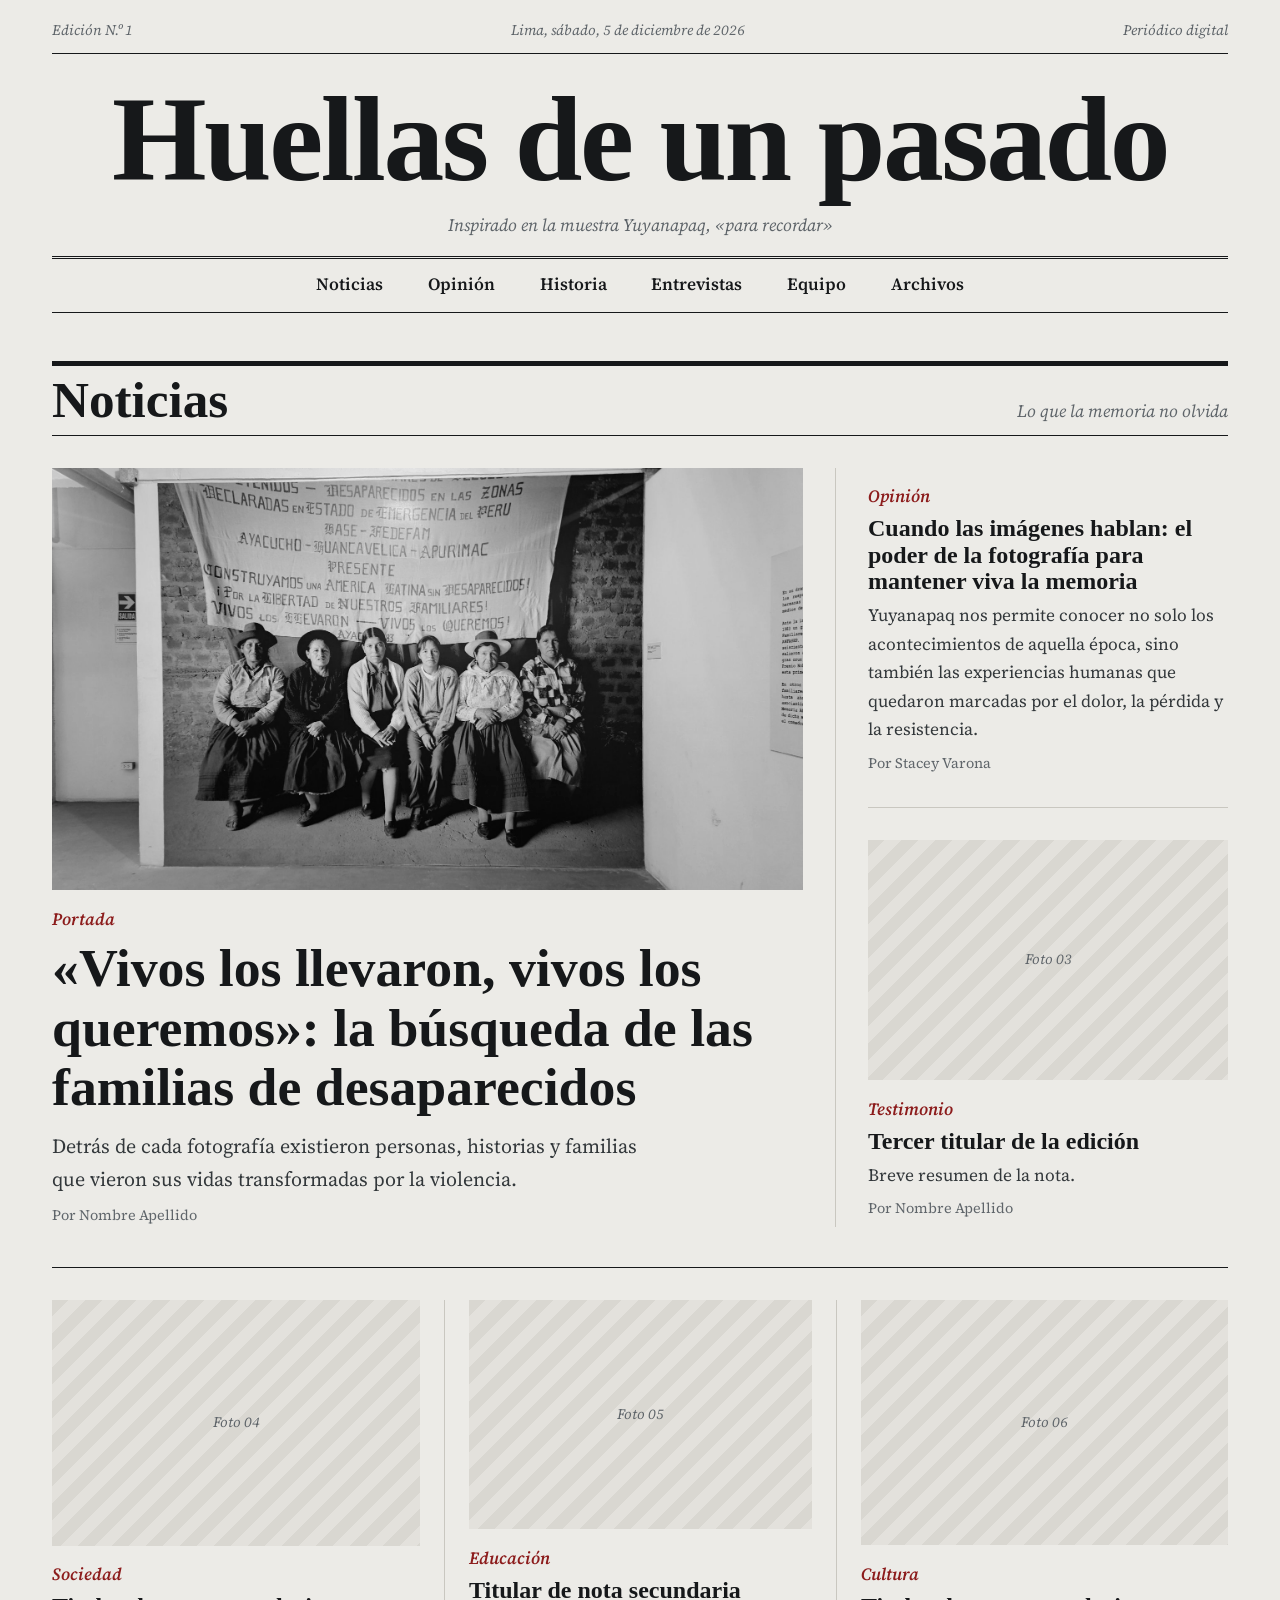
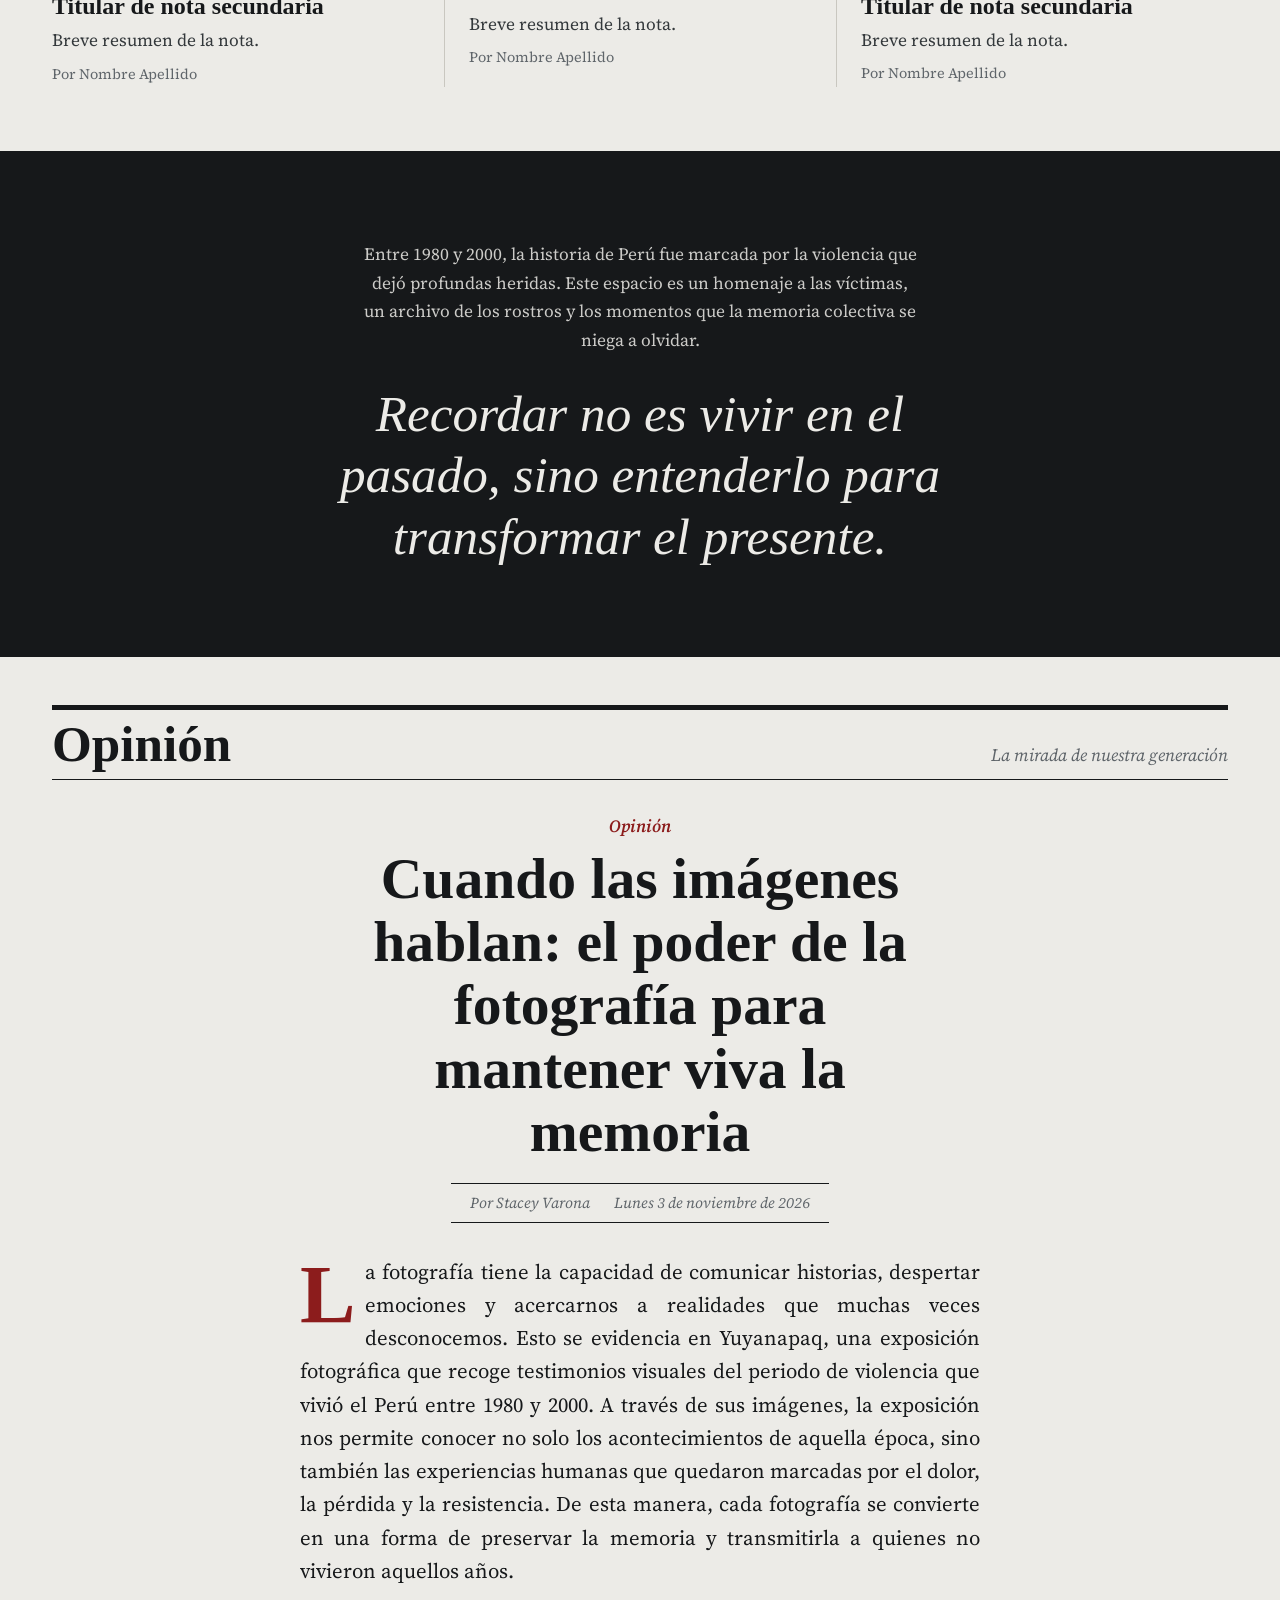
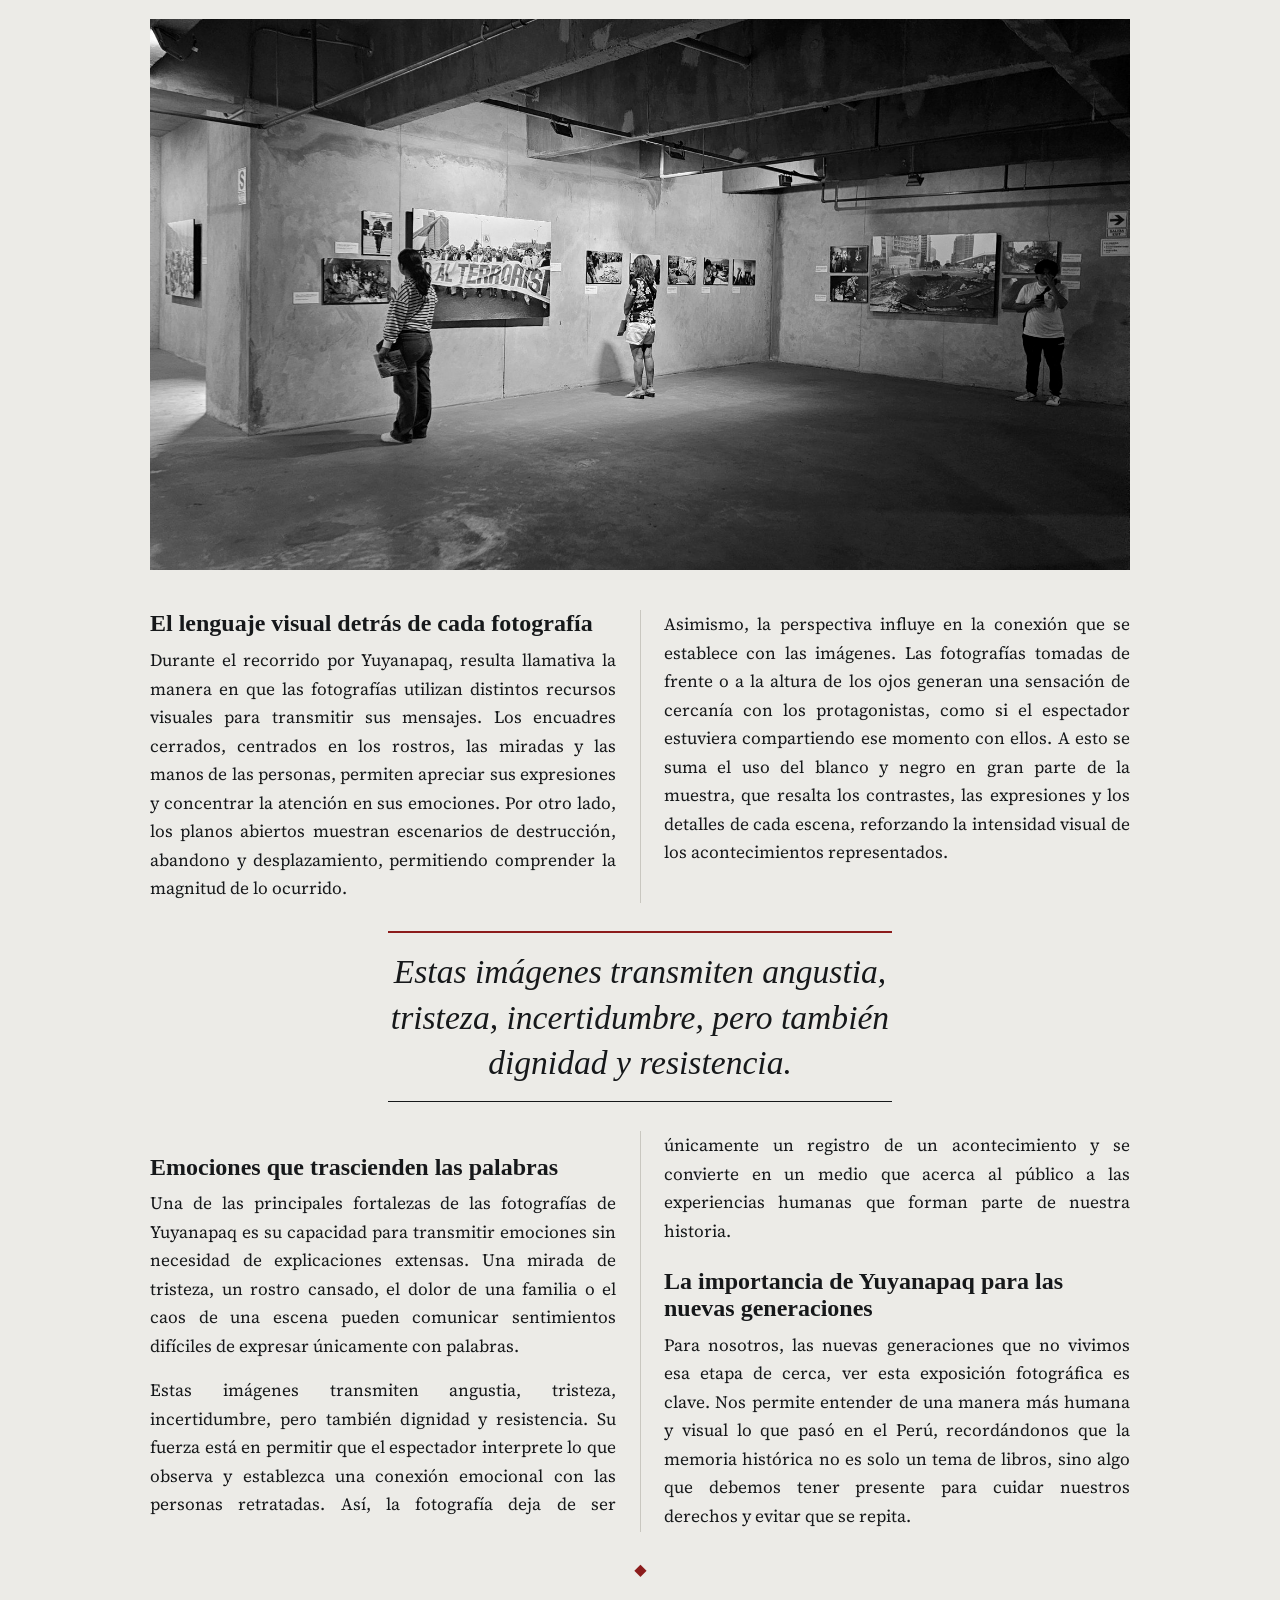
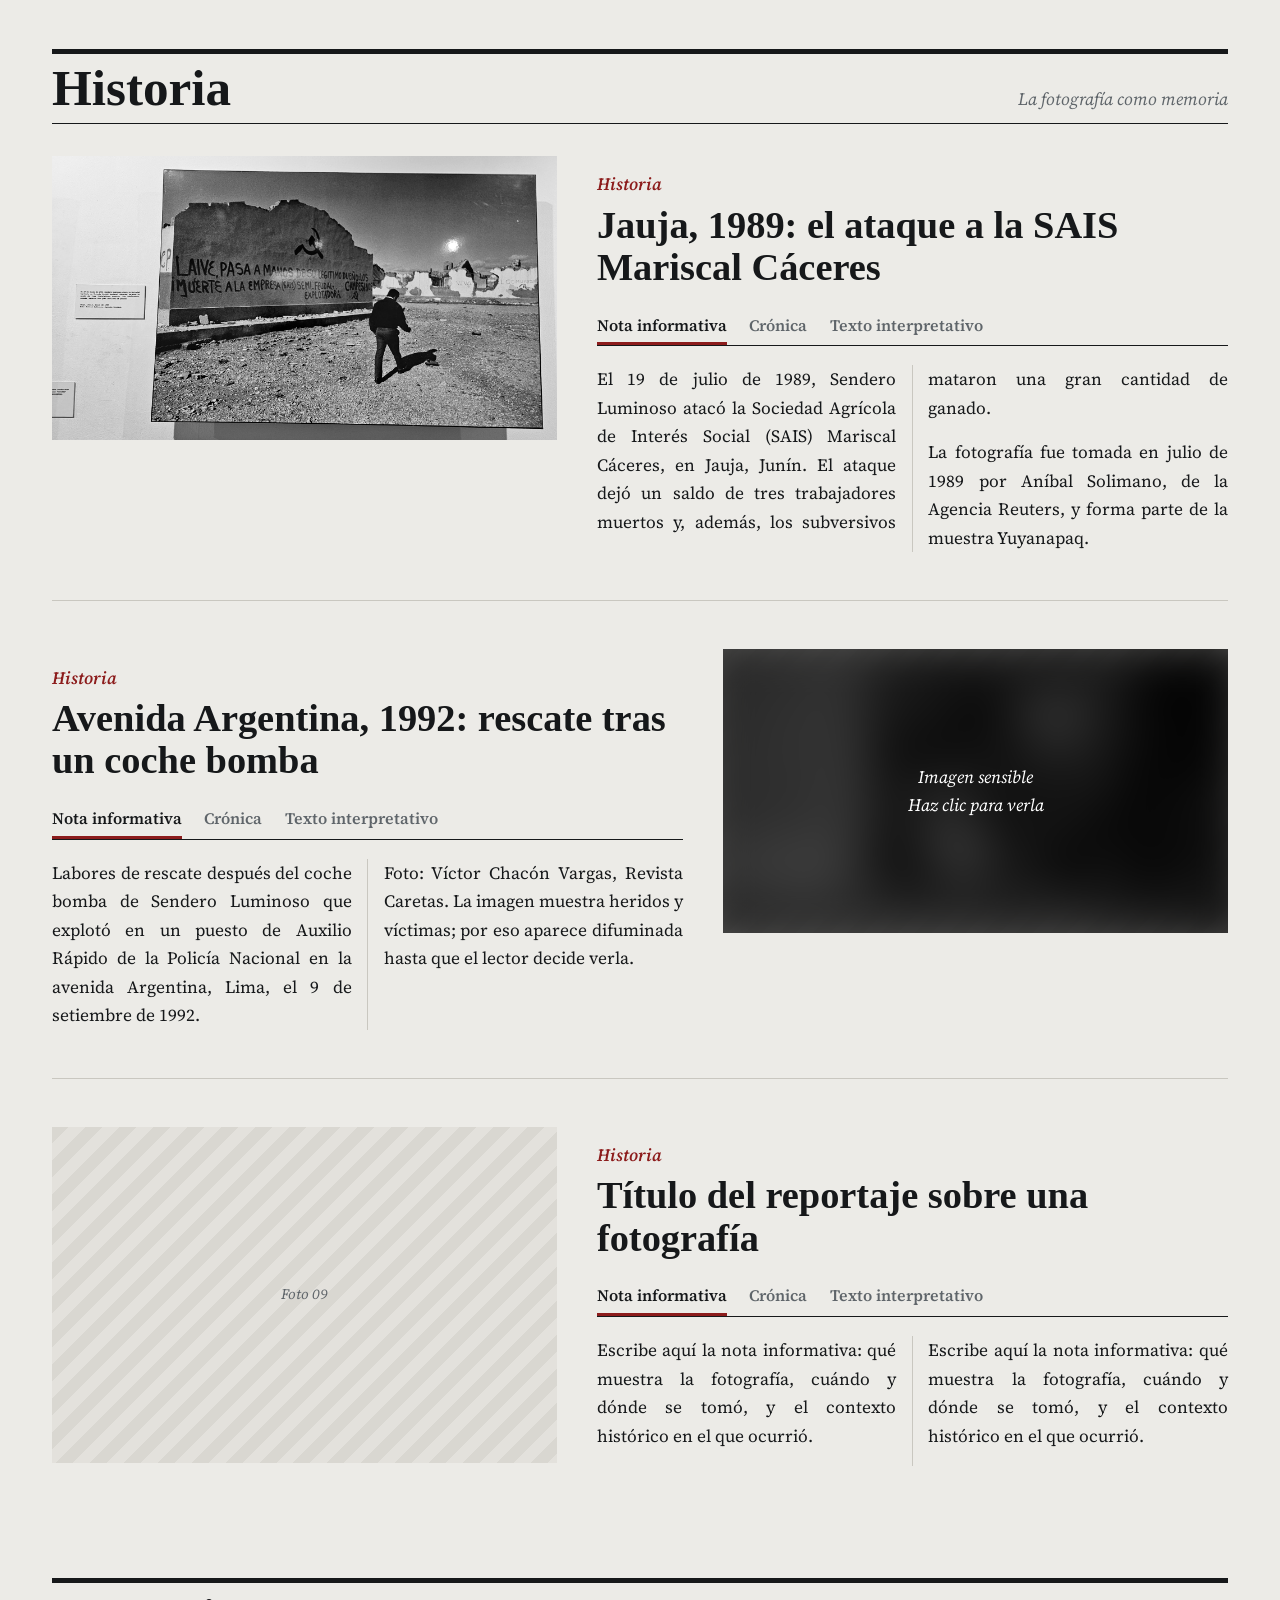
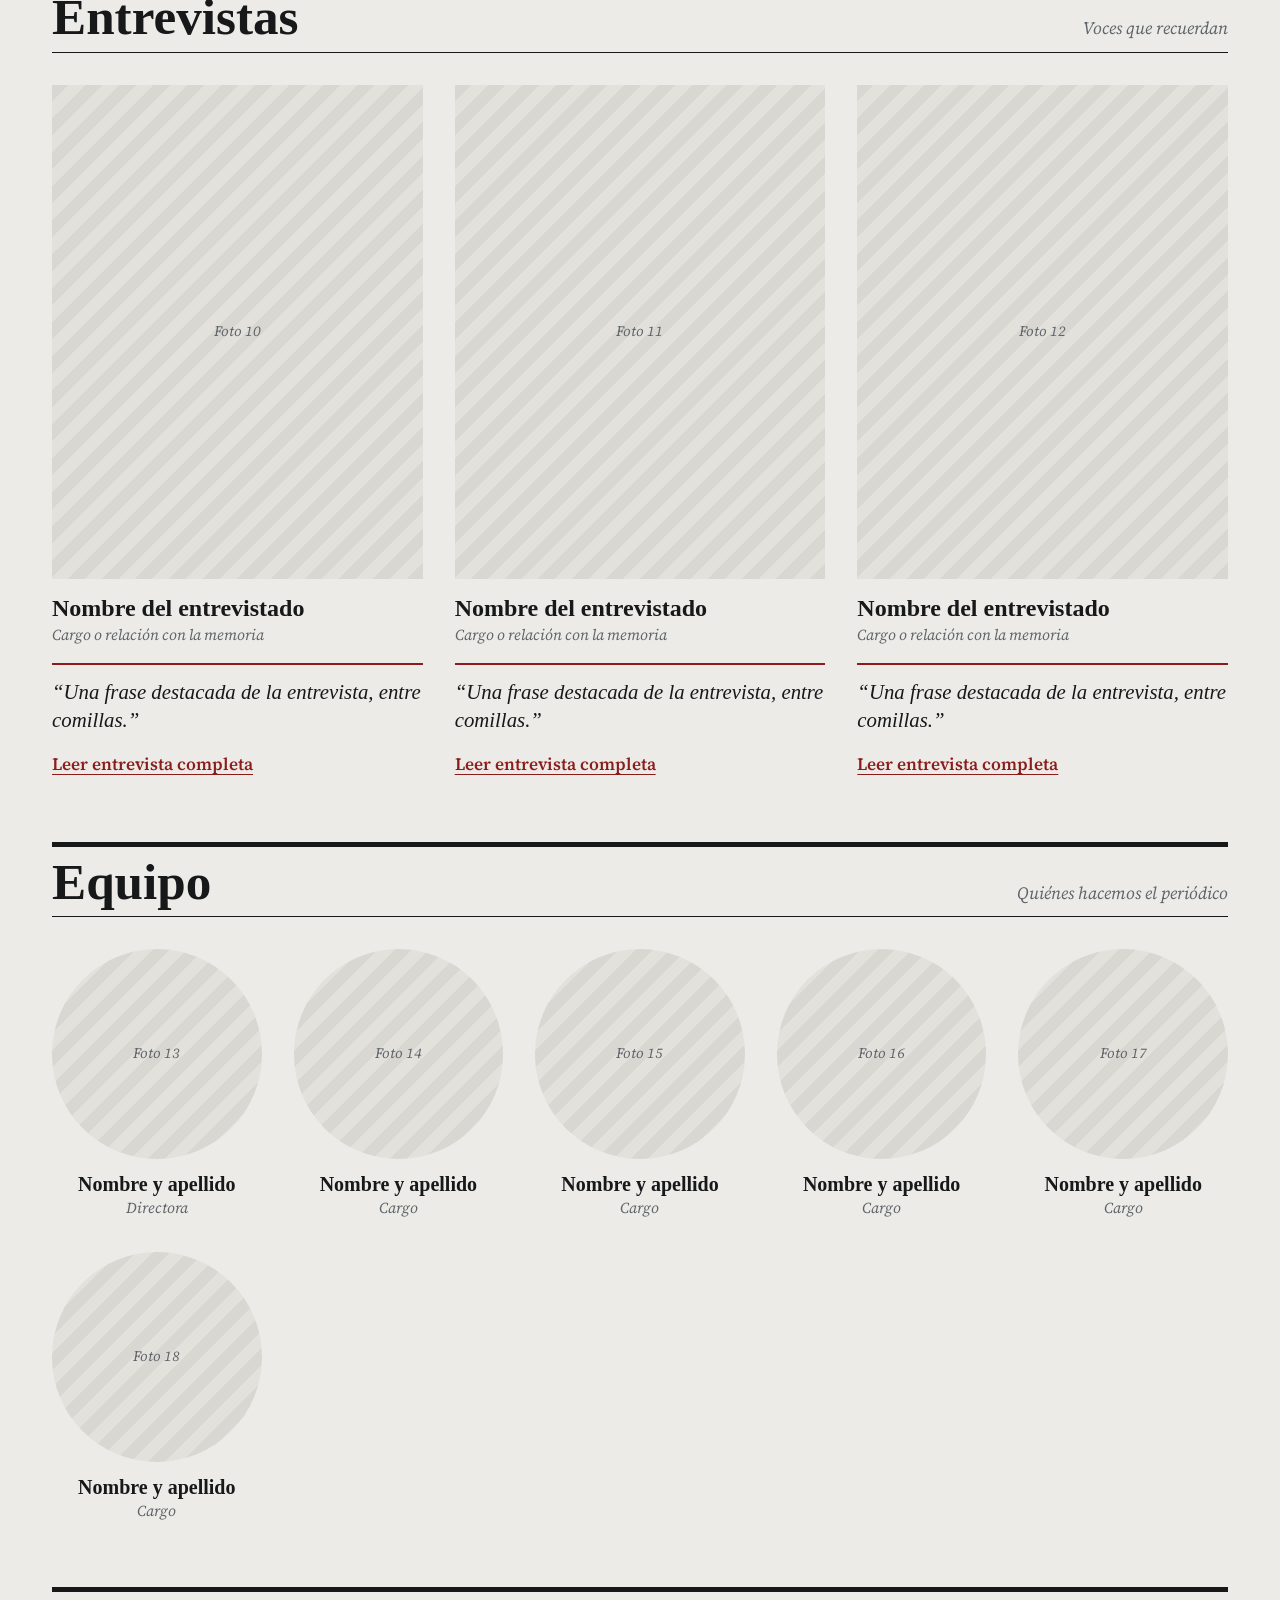
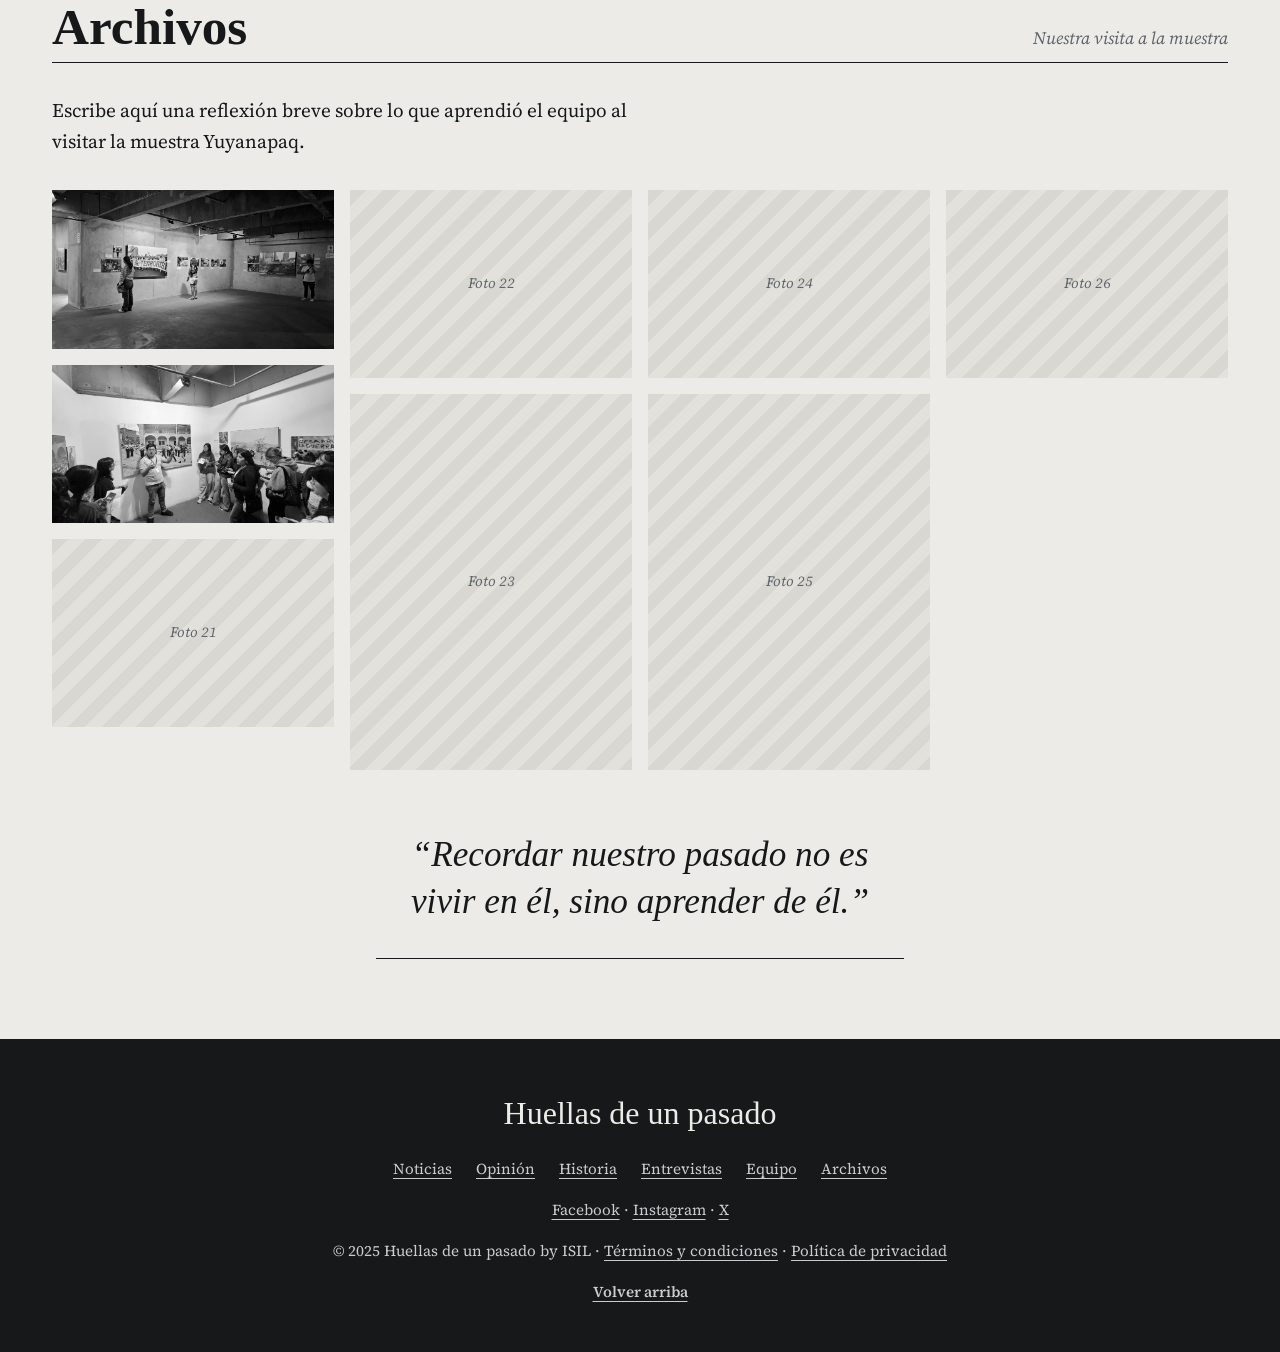
==== index.html @ d18d449f "Add files via upload" ====
<!DOCTYPE html>
<html lang="es">
<head>
<meta charset="UTF-8">
<meta name="viewport" content="width=device-width, initial-scale=1">
<title>Huellas de un pasado · Periódico digital de memoria</title>
<meta name="description" content="Periódico digital inspirado en la muestra Yuyanapaq.">
<link rel="preconnect" href="https://fonts.googleapis.com">
<link rel="preconnect" href="https://fonts.gstatic.com" crossorigin>
<link href="https://fonts.googleapis.com/css2?family=Old+Standard+TT:ital,wght@0,400;0,700;1,400&family=Source+Serif+4:ital,opsz,wght@0,8..60,400;0,8..60,600;1,8..60,400&display=swap" rel="stylesheet">
<link rel="stylesheet" href="styles.css">
</head>
<body>
<header class="cabecera" id="inicio">
  <div class="linea-sup"><span>Edición N.º 1</span><span id="fecha">Lima, Perú</span><span>Periódico digital</span></div>
  <h1 class="titulo">Huellas de un pasado</h1>
  <p class="lema">Inspirado en la muestra Yuyanapaq, «para recordar»</p>
  <nav class="nav" aria-label="Secciones">
    <a href="#noticias">Noticias</a><a href="#opinion">Opinión</a><a href="#historia">Historia</a><a href="#entrevistas">Entrevistas</a><a href="#equipo">Equipo</a><a href="#archivos">Archivos</a>
  </nav>
</header>

<main>
<section id="noticias" class="bloque">
  <div class="sec-tit"><h2>Noticias</h2><span>Lo que la memoria no olvida</span></div>
  <div class="portada">
    <article class="principal">
      <figure class="foto h w" data-n="01"><img src="img/foto-01.jpg" alt="Familiares de detenidos-desaparecidos posan bajo una pancarta de FEDEFAM, Ayacucho. Muestra Yuyanapaq. (Completar autor/a y año.)"><figcaption>Familiares de detenidos-desaparecidos posan bajo una pancarta de FEDEFAM, Ayacucho. Muestra Yuyanapaq. (Completar autor/a y año.)</figcaption></figure>
      <p class="kicker">Portada</p>
      <h3>«Vivos los llevaron, vivos los queremos»: la búsqueda de las familias de desaparecidos</h3>
      <p class="bajada">Detrás de cada fotografía existieron personas, historias y familias que vieron sus vidas transformadas por la violencia.</p>
      <p class="firma">Por Nombre Apellido</p>
    </article>
    <div class="laterales">
      <article class="nota"><p class="kicker">Opinión</p><h3><a href="#opinion">Cuando las imágenes hablan: el poder de la fotografía para mantener viva la memoria</a></h3><p class="bajada">Yuyanapaq nos permite conocer no solo los acontecimientos de aquella época, sino también las experiencias humanas que quedaron marcadas por el dolor, la pérdida y la resistencia.</p><p class="firma">Por Stacey Varona</p></article>
      <article class="nota"><figure class="foto h" data-n="03"><img src="img/foto-03.jpg" alt="Pie de foto. Autor/a, año. Lugar."><figcaption>Pie de foto. Autor/a, año. Lugar.</figcaption></figure><p class="kicker">Testimonio</p><h3>Tercer titular de la edición</h3><p class="bajada">Breve resumen de la nota.</p><p class="firma">Por Nombre Apellido</p></article>
    </div>
  </div>
  <div class="fila-notas">
    <article class="nota"><figure class="foto h" data-n="04"><img src="img/foto-04.jpg" alt="Pie de foto. Autor/a, año. Lugar."><figcaption>Pie de foto. Autor/a, año. Lugar.</figcaption></figure><p class="kicker">Sociedad</p><h3>Titular de nota secundaria</h3><p class="bajada">Breve resumen de la nota.</p><p class="firma">Por Nombre Apellido</p></article>
    <article class="nota"><figure class="foto h" data-n="05"><img src="img/foto-05.jpg" alt="Pie de foto. Autor/a, año. Lugar."><figcaption>Pie de foto. Autor/a, año. Lugar.</figcaption></figure><p class="kicker">Educación</p><h3>Titular de nota secundaria</h3><p class="bajada">Breve resumen de la nota.</p><p class="firma">Por Nombre Apellido</p></article>
    <article class="nota"><figure class="foto h" data-n="06"><img src="img/foto-06.jpg" alt="Pie de foto. Autor/a, año. Lugar."><figcaption>Pie de foto. Autor/a, año. Lugar.</figcaption></figure><p class="kicker">Cultura</p><h3>Titular de nota secundaria</h3><p class="bajada">Breve resumen de la nota.</p><p class="firma">Por Nombre Apellido</p></article>
  </div>
</section>

<section class="manifiesto">
  <p>Entre 1980 y 2000, la historia de Perú fue marcada por la violencia que dejó profundas heridas. Este espacio es un homenaje a las víctimas, un archivo de los rostros y los momentos que la memoria colectiva se niega a olvidar.</p>
  <p class="lema-grande">Recordar no es vivir en el pasado, sino entenderlo para transformar el presente.</p>
</section>

<section id="opinion" class="bloque">
  <div class="sec-tit"><h2>Opinión</h2><span>La mirada de nuestra generación</span></div>
  <article class="articulo">
    <header class="art-cab">
      <p class="kicker">Opinión</p>
      <h3>Cuando las imágenes hablan: el poder de la fotografía para mantener viva la memoria</h3>
      <p class="art-firma"><span>Por Stacey Varona</span><span>Lunes 3 de noviembre de 2026</span></p>
    </header>
    <p class="lead">La fotografía tiene la capacidad de comunicar historias, despertar emociones y acercarnos a realidades que muchas veces desconocemos. Esto se evidencia en Yuyanapaq, una exposición fotográfica que recoge testimonios visuales del periodo de violencia que vivió el Perú entre 1980 y 2000. A través de sus imágenes, la exposición nos permite conocer no solo los acontecimientos de aquella época, sino también las experiencias humanas que quedaron marcadas por el dolor, la pérdida y la resistencia. De esta manera, cada fotografía se convierte en una forma de preservar la memoria y transmitirla a quienes no vivieron aquellos años.</p>
    <figure class="foto h w" data-n="19"><img src="img/foto-19.jpg" alt="Sala de la muestra Yuyanapaq. Lima, 3 de noviembre de 2026."><figcaption>Sala de la muestra Yuyanapaq. Lima, 3 de noviembre de 2026.</figcaption></figure>
    <div class="cuerpo">
      <h4>El lenguaje visual detrás de cada fotografía</h4>
      <p>Durante el recorrido por Yuyanapaq, resulta llamativa la manera en que las fotografías utilizan distintos recursos visuales para transmitir sus mensajes. Los encuadres cerrados, centrados en los rostros, las miradas y las manos de las personas, permiten apreciar sus expresiones y concentrar la atención en sus emociones. Por otro lado, los planos abiertos muestran escenarios de destrucción, abandono y desplazamiento, permitiendo comprender la magnitud de lo ocurrido.</p>
      <p>Asimismo, la perspectiva influye en la conexión que se establece con las imágenes. Las fotografías tomadas de frente o a la altura de los ojos generan una sensación de cercanía con los protagonistas, como si el espectador estuviera compartiendo ese momento con ellos. A esto se suma el uso del blanco y negro en gran parte de la muestra, que resalta los contrastes, las expresiones y los detalles de cada escena, reforzando la intensidad visual de los acontecimientos representados.</p>
      <blockquote>Estas imágenes transmiten angustia, tristeza, incertidumbre, pero también dignidad y resistencia.</blockquote>
      <h4>Emociones que trascienden las palabras</h4>
      <p>Una de las principales fortalezas de las fotografías de Yuyanapaq es su capacidad para transmitir emociones sin necesidad de explicaciones extensas. Una mirada de tristeza, un rostro cansado, el dolor de una familia o el caos de una escena pueden comunicar sentimientos difíciles de expresar únicamente con palabras.</p>
      <p>Estas imágenes transmiten angustia, tristeza, incertidumbre, pero también dignidad y resistencia. Su fuerza está en permitir que el espectador interprete lo que observa y establezca una conexión emocional con las personas retratadas. Así, la fotografía deja de ser únicamente un registro de un acontecimiento y se convierte en un medio que acerca al público a las experiencias humanas que forman parte de nuestra historia.</p>
      <h4>La importancia de Yuyanapaq para las nuevas generaciones</h4>
      <p>Para nosotros, las nuevas generaciones que no vivimos esa etapa de cerca, ver esta exposición fotográfica es clave. Nos permite entender de una manera más humana y visual lo que pasó en el Perú, recordándonos que la memoria histórica no es solo un tema de libros, sino algo que debemos tener presente para cuidar nuestros derechos y evitar que se repita.</p>
    </div>
    <p class="fin">◆</p>
  </article>
</section>

<section id="historia" class="bloque">
  <div class="sec-tit"><h2>Historia</h2><span>La fotografía como memoria</span></div>
  <article class="historia"><figure class="foto h w" data-n="07"><img src="img/foto-07.jpg" alt="Pintas senderistas tras el ataque a la SAIS Mariscal Cáceres. Jauja, Junín, julio de 1989. Foto: Aníbal Solimano, Agencia Reuters."><figcaption>Pintas senderistas tras el ataque a la SAIS Mariscal Cáceres. Jauja, Junín, julio de 1989. Foto: Aníbal Solimano, Agencia Reuters.</figcaption></figure><div class="hist-txt"><p class="kicker">Historia</p><h3>Jauja, 1989: el ataque a la SAIS Mariscal Cáceres</h3><div class="tabs"><div class="tab-lista" role="tablist"><button role="tab" aria-selected="true">Nota informativa</button><button role="tab" aria-selected="false">Crónica</button><button role="tab" aria-selected="false">Texto interpretativo</button></div><div class="panel"><p>El 19 de julio de 1989, Sendero Luminoso atacó la Sociedad Agrícola de Interés Social (SAIS) Mariscal Cáceres, en Jauja, Junín. El ataque dejó un saldo de tres trabajadores muertos y, además, los subversivos mataron una gran cantidad de ganado.</p><p>La fotografía fue tomada en julio de 1989 por Aníbal Solimano, de la Agencia Reuters, y forma parte de la muestra Yuyanapaq.</p></div><div class="panel" hidden><p></p><p>Un hombre camina solo sobre un terreno cubierto de escombros. Frente a él se levanta un muro roto, cubierto de consignas pintadas contra la empresa agrícola. Más atrás, los restos de otras paredes dibujan un paisaje devastado bajo un sol blanco.</p></div><div class="panel" hidden><p></p><p>El muro ocupa casi todo el encuadre y las pintas con el símbolo de la hoz y el martillo se leen como un mensaje dirigido al espectador. El hombre, pequeño y de espaldas, da escala a la destrucción. El tono sepia y el sol sobre el horizonte refuerzan la sensación de abandono.</p></div></div></div></article>
  <article class="historia inversa"><figure class="foto h w sensible" data-n="08"><img src="img/foto-08.jpg" alt="Rescate tras el coche bomba en la avenida Argentina, Lima, 9 de setiembre de 1992. Foto: Víctor Chacón Vargas, Revista Caretas."><figcaption>Rescate tras el coche bomba en la avenida Argentina, Lima, 9 de setiembre de 1992. Foto: Víctor Chacón Vargas, Revista Caretas.</figcaption></figure><div class="hist-txt"><p class="kicker">Historia</p><h3>Avenida Argentina, 1992: rescate tras un coche bomba</h3><div class="tabs"><div class="tab-lista" role="tablist"><button role="tab" aria-selected="true">Nota informativa</button><button role="tab" aria-selected="false">Crónica</button><button role="tab" aria-selected="false">Texto interpretativo</button></div><div class="panel"><p>Labores de rescate después del coche bomba de Sendero Luminoso que explotó en un puesto de Auxilio Rápido de la Policía Nacional en la avenida Argentina, Lima, el 9 de setiembre de 1992.</p><p>Foto: Víctor Chacón Vargas, Revista Caretas. La imagen muestra heridos y víctimas; por eso aparece difuminada hasta que el lector decide verla.</p></div><div class="panel" hidden><p>Escribe aquí la crónica de esta fotografía.</p></div><div class="panel" hidden><p>Escribe aquí el análisis de la imagen: plano, luz, composición y emociones.</p></div></div></div></article>
  <article class="historia"><figure class="foto h" data-n="09"><img src="img/foto-09.jpg" alt="Pie de foto. Autor/a, año. Lugar."><figcaption>Pie de foto. Autor/a, año. Lugar.</figcaption></figure><div class="hist-txt"><p class="kicker">Historia</p><h3>Título del reportaje sobre una fotografía</h3><div class="tabs"><div class="tab-lista" role="tablist"><button role="tab" aria-selected="true">Nota informativa</button><button role="tab" aria-selected="false">Crónica</button><button role="tab" aria-selected="false">Texto interpretativo</button></div><div class="panel"><p>Escribe aquí la nota informativa: qué muestra la fotografía, cuándo y dónde se tomó, y el contexto histórico en el que ocurrió.</p><p>Escribe aquí la nota informativa: qué muestra la fotografía, cuándo y dónde se tomó, y el contexto histórico en el que ocurrió.</p></div><div class="panel" hidden><p>Escribe aquí la crónica periodística: narra la escena con detalle, desde la mirada de quien observa la imagen.</p><p>Escribe aquí la crónica periodística: narra la escena con detalle, desde la mirada de quien observa la imagen.</p></div><div class="panel" hidden><p>Escribe aquí el análisis de la imagen: plano, encuadre, luz, color o blanco y negro, y qué emociones transmite.</p><p>Escribe aquí el análisis de la imagen: plano, encuadre, luz, color o blanco y negro, y qué emociones transmite.</p></div></div></div></article>
</section>

<section id="entrevistas" class="bloque">
  <div class="sec-tit"><h2>Entrevistas</h2><span>Voces que recuerdan</span></div>
  <div class="entrevistas"><article class="entrevista"><figure class="foto v" data-n="10"><img src="img/foto-10.jpg" alt="Retrato del entrevistado."><figcaption>Retrato del entrevistado.</figcaption></figure><h3>Nombre del entrevistado</h3><p class="cargo">Cargo o relación con la memoria</p><blockquote>“Una frase destacada de la entrevista, entre comillas.”</blockquote><a class="leer" href="#">Leer entrevista completa</a></article><article class="entrevista"><figure class="foto v" data-n="11"><img src="img/foto-11.jpg" alt="Retrato del entrevistado."><figcaption>Retrato del entrevistado.</figcaption></figure><h3>Nombre del entrevistado</h3><p class="cargo">Cargo o relación con la memoria</p><blockquote>“Una frase destacada de la entrevista, entre comillas.”</blockquote><a class="leer" href="#">Leer entrevista completa</a></article><article class="entrevista"><figure class="foto v" data-n="12"><img src="img/foto-12.jpg" alt="Retrato del entrevistado."><figcaption>Retrato del entrevistado.</figcaption></figure><h3>Nombre del entrevistado</h3><p class="cargo">Cargo o relación con la memoria</p><blockquote>“Una frase destacada de la entrevista, entre comillas.”</blockquote><a class="leer" href="#">Leer entrevista completa</a></article></div>
</section>

<section id="equipo" class="bloque">
  <div class="sec-tit"><h2>Equipo</h2><span>Quiénes hacemos el periódico</span></div>
  <div class="equipo">
    <article class="persona"><figure class="foto c" data-n="13"><img src="img/foto-13.jpg" alt="Nombre y apellido"><figcaption>Nombre y apellido</figcaption></figure><h3>Nombre y apellido</h3><p class="cargo">Directora</p></article>
    <article class="persona"><figure class="foto c" data-n="14"><img src="img/foto-14.jpg" alt="Nombre y apellido"><figcaption>Nombre y apellido</figcaption></figure><h3>Nombre y apellido</h3><p class="cargo">Cargo</p></article><article class="persona"><figure class="foto c" data-n="15"><img src="img/foto-15.jpg" alt="Nombre y apellido"><figcaption>Nombre y apellido</figcaption></figure><h3>Nombre y apellido</h3><p class="cargo">Cargo</p></article><article class="persona"><figure class="foto c" data-n="16"><img src="img/foto-16.jpg" alt="Nombre y apellido"><figcaption>Nombre y apellido</figcaption></figure><h3>Nombre y apellido</h3><p class="cargo">Cargo</p></article><article class="persona"><figure class="foto c" data-n="17"><img src="img/foto-17.jpg" alt="Nombre y apellido"><figcaption>Nombre y apellido</figcaption></figure><h3>Nombre y apellido</h3><p class="cargo">Cargo</p></article><article class="persona"><figure class="foto c" data-n="18"><img src="img/foto-18.jpg" alt="Nombre y apellido"><figcaption>Nombre y apellido</figcaption></figure><h3>Nombre y apellido</h3><p class="cargo">Cargo</p></article>
  </div>
</section>

<section id="archivos" class="bloque">
  <div class="sec-tit"><h2>Archivos</h2><span>Nuestra visita a la muestra</span></div>
  <p class="intro-arch">Escribe aquí una reflexión breve sobre lo que aprendió el equipo al visitar la muestra Yuyanapaq.</p>
  <div class="archivo"><figure class="foto h w" data-n="19"><img src="img/foto-19.jpg" alt="Sala de la muestra Yuyanapaq. Lima, 3 de noviembre de 2026."><figcaption>Sala de la muestra Yuyanapaq. Lima, 3 de noviembre de 2026.</figcaption></figure><figure class="foto h w" data-n="20"><img src="img/foto-20.jpg" alt="El equipo escucha la explicación del guía frente a las fotografías. Lima, 3 de noviembre de 2026."><figcaption>El equipo escucha la explicación del guía frente a las fotografías. Lima, 3 de noviembre de 2026.</figcaption></figure><figure class="foto h" data-n="21"><img src="img/foto-21.jpg" alt="Pie de foto. Autor/a, año. Lugar."><figcaption>Pie de foto. Autor/a, año. Lugar.</figcaption></figure><figure class="foto h" data-n="22"><img src="img/foto-22.jpg" alt="Pie de foto. Autor/a, año. Lugar."><figcaption>Pie de foto. Autor/a, año. Lugar.</figcaption></figure><figure class="foto v" data-n="23"><img src="img/foto-23.jpg" alt="Pie de foto. Autor/a, año. Lugar."><figcaption>Pie de foto. Autor/a, año. Lugar.</figcaption></figure><figure class="foto h" data-n="24"><img src="img/foto-24.jpg" alt="Pie de foto. Autor/a, año. Lugar."><figcaption>Pie de foto. Autor/a, año. Lugar.</figcaption></figure><figure class="foto v" data-n="25"><img src="img/foto-25.jpg" alt="Pie de foto. Autor/a, año. Lugar."><figcaption>Pie de foto. Autor/a, año. Lugar.</figcaption></figure><figure class="foto h" data-n="26"><img src="img/foto-26.jpg" alt="Pie de foto. Autor/a, año. Lugar."><figcaption>Pie de foto. Autor/a, año. Lugar.</figcaption></figure></div>
  <blockquote class="cierre">“Recordar nuestro pasado no es vivir en él, sino aprender de él.”</blockquote>
</section>
</main>

<footer class="pie">
  <p class="pie-titulo">Huellas de un pasado</p>
  <nav><a href="#noticias">Noticias</a><a href="#opinion">Opinión</a><a href="#historia">Historia</a><a href="#entrevistas">Entrevistas</a><a href="#equipo">Equipo</a><a href="#archivos">Archivos</a></nav>
  <p><a href="https://www.facebook.com/PeruPaisDigital/">Facebook</a> · <a href="https://www.instagram.com/lum_oficial">Instagram</a> · <a href="https://x.com/PeruPaisDigital">X</a></p>
  <p class="legal">© 2025 Huellas de un pasado by ISIL · <a href="#">Términos y condiciones</a> · <a href="#">Política de privacidad</a></p>
  <a class="subir" href="#inicio">Volver arriba</a>
</footer>
<div class="visor" hidden><button aria-label="Cerrar">×</button><img alt=""><p></p></div>
<script src="script.js"></script>
</body>
</html>
---- styles.css ----
/* Fragmentos del Pasado — periódico digital */
:root{
  --tinta:#16181a; --papel:#ecebe7; --hoja:#f7f6f3; --gris:#5f656a; --regla:#c9c7c0;
  --rojo:#8c1c1c; --display:"Old Standard TT","Times New Roman",serif; --texto:"Source Serif 4",Georgia,serif;
}
*{box-sizing:border-box;margin:0;padding:0}
html{scroll-behavior:smooth;scroll-padding-top:4rem}
body{font-family:var(--texto);font-size:1.08rem;line-height:1.65;color:var(--tinta);background:var(--papel)}
img{max-width:100%;display:block}
a{color:inherit;text-underline-offset:4px}
:focus-visible{outline:3px solid var(--rojo);outline-offset:3px}
h1,h2,h3{font-family:var(--display);line-height:1.1}

/* Cabecera */
.cabecera{max-width:1240px;margin:0 auto;padding:1.2rem clamp(1rem,3vw,2rem) 0;text-align:center}
.linea-sup{display:flex;justify-content:space-between;gap:1rem;font-size:.9rem;font-style:italic;color:var(--gris);padding-bottom:.6rem;border-bottom:1px solid var(--tinta)}
.titulo{font-size:clamp(2.6rem,9.5vw,8rem);font-weight:700;letter-spacing:-.02em;padding:1.2rem 0 .3rem}
.lema{font-style:italic;color:var(--gris);padding-bottom:1rem}
.nav{display:flex;justify-content:center;flex-wrap:wrap;gap:.3rem clamp(1rem,3vw,2.5rem);border-top:3px double var(--tinta);border-bottom:1px solid var(--tinta);padding:.7rem 0;position:sticky;top:0;background:var(--papel);z-index:10;font-weight:600}
.nav a{text-decoration:none;padding:0 .2rem;border-bottom:2px solid transparent}
.nav a:hover{border-color:var(--rojo);color:var(--rojo)}

/* Secciones */
.bloque{max-width:1240px;margin:0 auto;padding:3rem clamp(1rem,3vw,2rem) 1rem}
.sec-tit{display:flex;justify-content:space-between;align-items:baseline;gap:1rem;border-top:5px solid var(--tinta);border-bottom:1px solid var(--tinta);padding:.4rem 0;margin-bottom:2rem}
.sec-tit h2{font-size:clamp(2rem,4.5vw,3.2rem)}
.sec-tit span{font-style:italic;color:var(--gris)}
.kicker{font-style:italic;font-weight:600;color:var(--rojo);margin-top:.9rem}
.bajada{color:#33383b}
.firma{font-size:.9rem;color:var(--gris);margin-top:.5rem}

/* Fotos: espacios reservados + blanco y negro de archivo */
.foto{position:relative;background:repeating-linear-gradient(135deg,#d9d7d1 0 12px,#e3e1dc 12px 24px);overflow:hidden;cursor:zoom-in;display:flex;align-items:center;justify-content:center}
.foto::before{content:"Foto " attr(data-n);font-size:.9rem;font-style:italic;color:var(--gris)}
.foto img{position:absolute;inset:0;width:100%;height:100%;object-fit:cover;filter:grayscale(1) contrast(1.05);transition:filter .5s,transform .6s}
.foto:hover img{filter:none;transform:scale(1.03)}
.foto.sin-img{cursor:default}.foto.sin-img img{display:none}
.foto figcaption{position:absolute;inset:auto 0 0 0;padding:2rem .9rem .6rem;font-size:.82rem;line-height:1.35;color:#fff;background:linear-gradient(transparent,rgba(0,0,0,.78));opacity:0;transition:opacity .3s}
.foto:not(.sin-img):hover figcaption{opacity:1}
.foto.h{aspect-ratio:3/2}.foto.w{aspect-ratio:16/9}.foto.v{aspect-ratio:3/4}.foto.c{aspect-ratio:1/1}

/* Portada de noticias */
.portada{display:grid;grid-template-columns:2fr 1fr;gap:0}
.principal{padding-right:2rem;border-right:1px solid var(--regla)}
.principal h3{font-size:clamp(2rem,4.2vw,3.4rem);margin:.4rem 0 .8rem;font-weight:700}
.principal .bajada{font-size:1.25rem;max-width:60ch}
.laterales{padding-left:2rem;display:grid;gap:2rem;align-content:start}
.laterales .nota+.nota{border-top:1px solid var(--regla);padding-top:2rem}
.nota h3{font-size:1.5rem;margin:.3rem 0 .4rem}
.fila-notas{display:grid;grid-template-columns:repeat(3,1fr);margin-top:2.5rem;border-top:1px solid var(--tinta);padding-top:2rem}
.fila-notas .nota{padding:0 1.5rem}
.fila-notas .nota:first-child{padding-left:0}
.fila-notas .nota:last-child{padding-right:0}
.fila-notas .nota+.nota{border-left:1px solid var(--regla)}

/* Manifiesto */
.manifiesto{background:var(--tinta);color:var(--papel);margin-top:3rem;padding:clamp(3rem,7vw,6rem) clamp(1rem,3vw,2rem);text-align:center}
.manifiesto p{max-width:62ch;margin:0 auto;opacity:.85}
.manifiesto .lema-grande{font-family:var(--display);font-size:clamp(1.8rem,4.5vw,3.2rem);line-height:1.2;opacity:1;margin-top:1.8rem;font-style:italic;max-width:24ch}

/* Historia */
.historia{display:grid;grid-template-columns:1fr 1.25fr;gap:2.5rem;align-items:start;padding-bottom:3rem;margin-bottom:3rem;border-bottom:1px solid var(--regla)}
.historia:last-child{border:0;margin-bottom:0}
.historia.inversa{grid-template-columns:1.25fr 1fr}
.historia.inversa .foto{order:2}
.hist-txt h3{font-size:clamp(1.7rem,3vw,2.5rem);margin:.3rem 0 1.2rem}
.tab-lista{display:flex;flex-wrap:wrap;gap:.3rem 1.4rem;border-bottom:1px solid var(--tinta);margin-bottom:1.2rem}
.tab-lista button{font:600 1rem var(--texto);background:none;border:0;border-bottom:3px solid transparent;padding:.4rem 0;cursor:pointer;color:var(--gris)}
.tab-lista button[aria-selected=true]{color:var(--tinta);border-color:var(--rojo)}
.panel{columns:2 14rem;column-gap:2rem;column-rule:1px solid var(--regla);text-align:justify;hyphens:auto}
.panel p{margin-bottom:1rem}
.panel[hidden]{display:none}
.capital::first-letter{float:left;font-family:var(--display);font-size:4.4rem;line-height:.8;padding:.35rem .55rem 0 0;font-weight:700;color:var(--rojo)}

/* Entrevistas */
.entrevistas{display:grid;grid-template-columns:repeat(3,1fr);gap:2rem}
.entrevista h3{font-size:1.5rem;margin-top:1rem}
.cargo{font-style:italic;color:var(--gris);font-size:.95rem}
blockquote{font-family:var(--display);font-style:italic;font-size:1.3rem;line-height:1.35;border-top:2px solid var(--rojo);padding-top:.8rem;margin:1rem 0}
.leer{font-weight:600;color:var(--rojo)}

/* Equipo */
.equipo{display:grid;grid-template-columns:repeat(auto-fill,minmax(180px,1fr));gap:2rem}
.persona .foto{cursor:default;border-radius:50%}
.persona .foto figcaption{display:none}
.persona h3{font-size:1.25rem;margin-top:.9rem;text-align:center}
.persona .cargo{text-align:center}

/* Archivos */
.intro-arch{max-width:62ch;margin-bottom:2rem;font-size:1.2rem}
.archivo{columns:4 200px;column-gap:1rem}
.archivo .foto{margin-bottom:1rem;break-inside:avoid;width:100%}
.cierre{text-align:center;font-size:clamp(1.5rem,3vw,2.2rem);max-width:30ch;margin:3rem auto 0;border-top:0;border-bottom:1px solid var(--tinta);padding-bottom:2rem}

/* Pie */
.pie{background:var(--tinta);color:#c9cccd;text-align:center;padding:3rem 1rem;margin-top:4rem;display:grid;gap:1rem;font-size:.95rem}
.pie-titulo{font-family:var(--display);font-size:2rem;color:var(--papel)}
.pie nav{display:flex;justify-content:center;flex-wrap:wrap;gap:1.5rem}
.subir{font-weight:600}

/* Visor */
.visor{position:fixed;inset:0;background:rgba(10,12,13,.95);z-index:50;display:flex;flex-direction:column;align-items:center;justify-content:center;padding:2rem;gap:1rem}
.visor[hidden]{display:none}
.visor img{max-height:82vh;object-fit:contain}
.visor p{color:#ddd;font-size:.95rem;font-style:italic}
.visor button{position:absolute;top:1rem;right:1.5rem;font-size:2.5rem;color:#fff;background:none;border:0;cursor:pointer;line-height:1}

@media (max-width:860px){
  .portada,.historia,.historia.inversa,.entrevistas{grid-template-columns:1fr}
  .principal{padding:0 0 2rem;border:0}
  .laterales{padding:2rem 0 0;border-top:1px solid var(--regla)}
  .fila-notas{grid-template-columns:1fr;gap:2rem}
  .fila-notas .nota{padding:0!important;border:0!important}
  .historia.inversa .foto{order:0}
  .linea-sup span:last-child{display:none}
}
@media (prefers-reduced-motion:reduce){*{transition:none!important;scroll-behavior:auto!important}}

/* Imágenes sensibles: difuminadas hasta que el lector hace clic */
.foto.sensible img,.foto.sensible:hover img{filter:grayscale(1) blur(22px);transform:scale(1.1)}
.foto.sensible::after{content:"Imagen sensible\A Haz clic para verla";white-space:pre;position:absolute;inset:0;display:flex;align-items:center;justify-content:center;text-align:center;color:#fff;font-style:italic;background:rgba(0,0,0,.5);z-index:2}
.foto.sensible figcaption{display:none}

/* Artículo de opinión */
.articulo{max-width:980px;margin:0 auto}
.art-cab{text-align:center;margin-bottom:2rem}
.art-cab h3{font-size:clamp(2rem,5vw,3.6rem);font-weight:700;margin:.4rem auto 1.2rem;max-width:20ch}
.art-firma{display:inline-flex;flex-wrap:wrap;justify-content:center;gap:.3rem 1.5rem;border-top:1px solid var(--tinta);border-bottom:1px solid var(--tinta);padding:.4rem 1.2rem;font-style:italic;color:var(--gris);font-size:.95rem}
.lead{font-size:1.3rem;line-height:1.6;max-width:68ch;margin:0 auto 2rem;text-align:justify;hyphens:auto}
.lead::first-letter{float:left;font-family:var(--display);font-size:5.2rem;line-height:.8;padding:.4rem .6rem 0 0;font-weight:700;color:var(--rojo)}
.articulo>.foto{margin:0 auto 2.5rem}
.cuerpo{columns:2 20rem;column-gap:3rem;column-rule:1px solid var(--regla);text-align:justify;hyphens:auto}
.cuerpo h4{font-family:var(--display);font-size:1.5rem;line-height:1.15;margin:1.4rem 0 .5rem;break-after:avoid;text-align:left}
.cuerpo h4:first-child{margin-top:0}
.cuerpo p{margin-bottom:1rem}
.cuerpo blockquote{column-span:all;text-align:center;font-size:clamp(1.5rem,3vw,2.1rem);max-width:30ch;margin:1.8rem auto;padding:1rem 0;border-top:2px solid var(--rojo);border-bottom:1px solid var(--tinta)}
.fin{text-align:center;color:var(--rojo);margin-top:1.5rem}
.nota h3 a{text-decoration:none}.nota h3 a:hover{color:var(--rojo)}
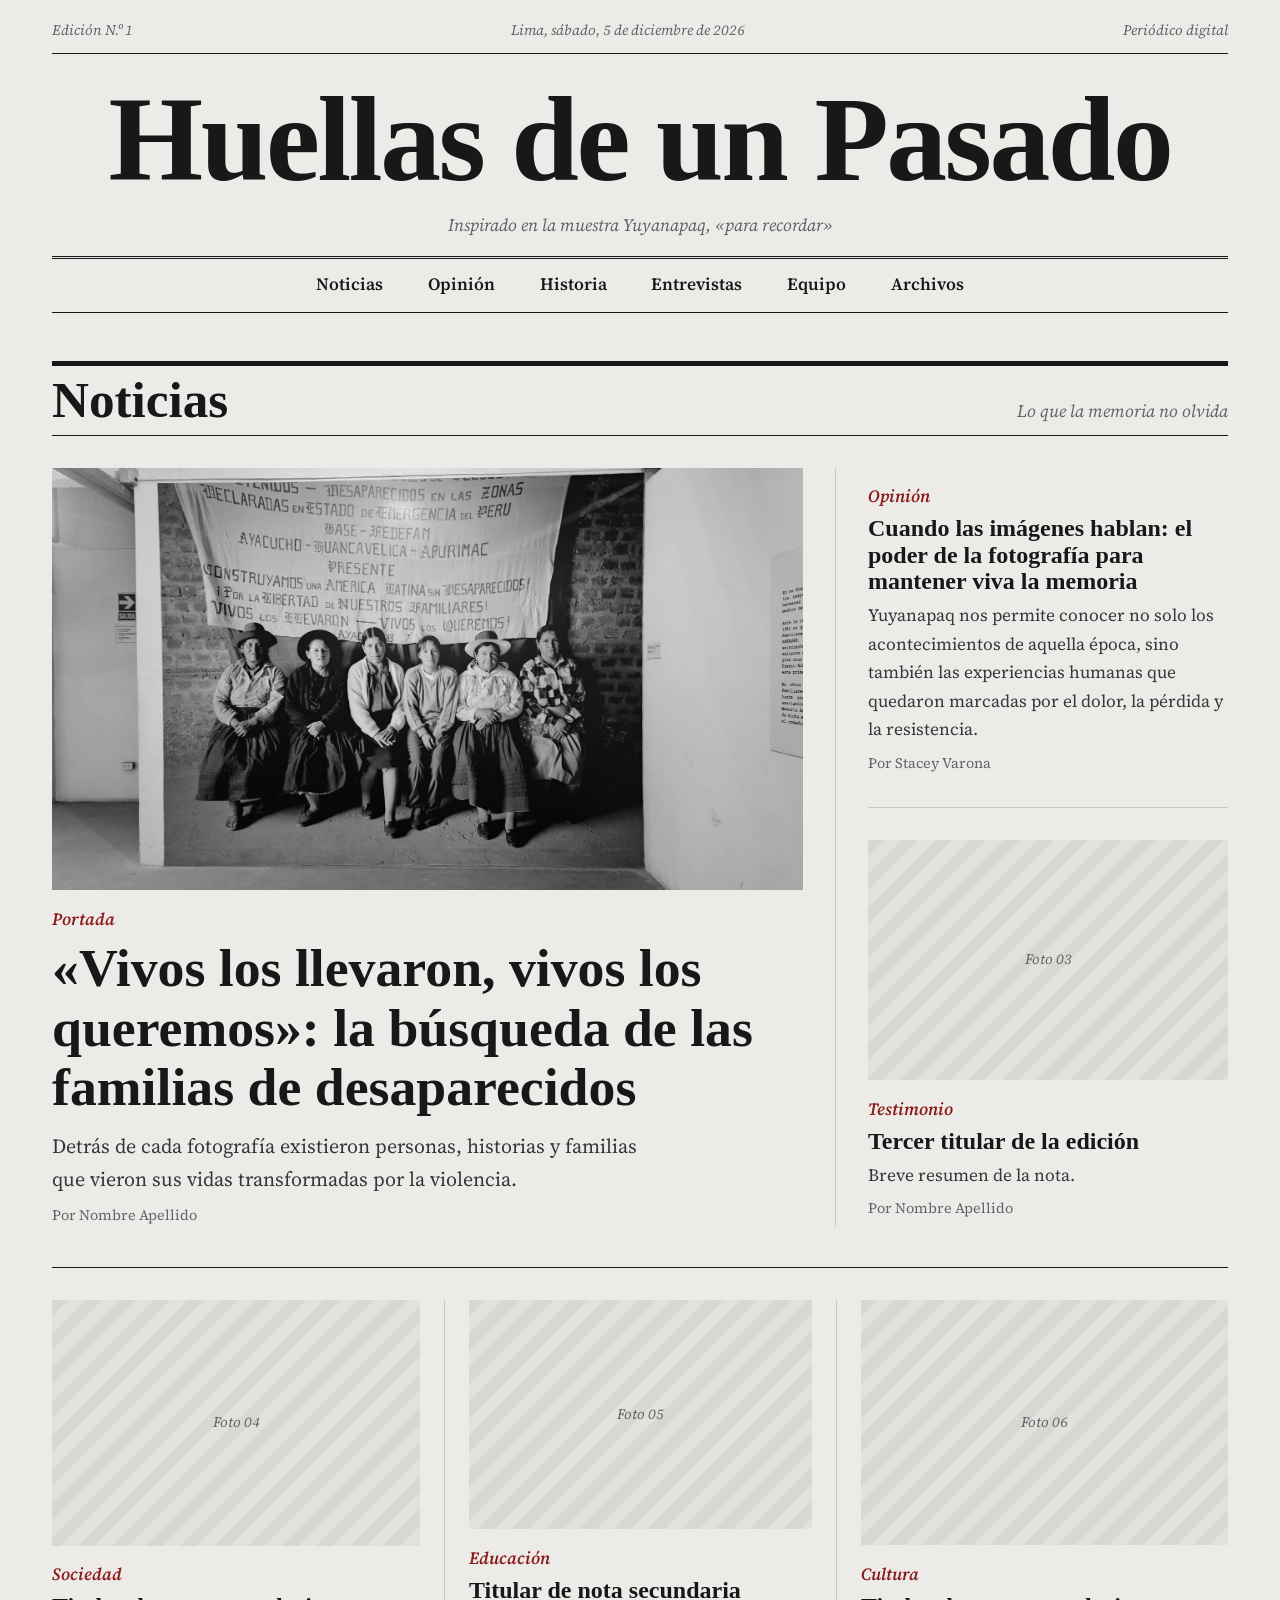
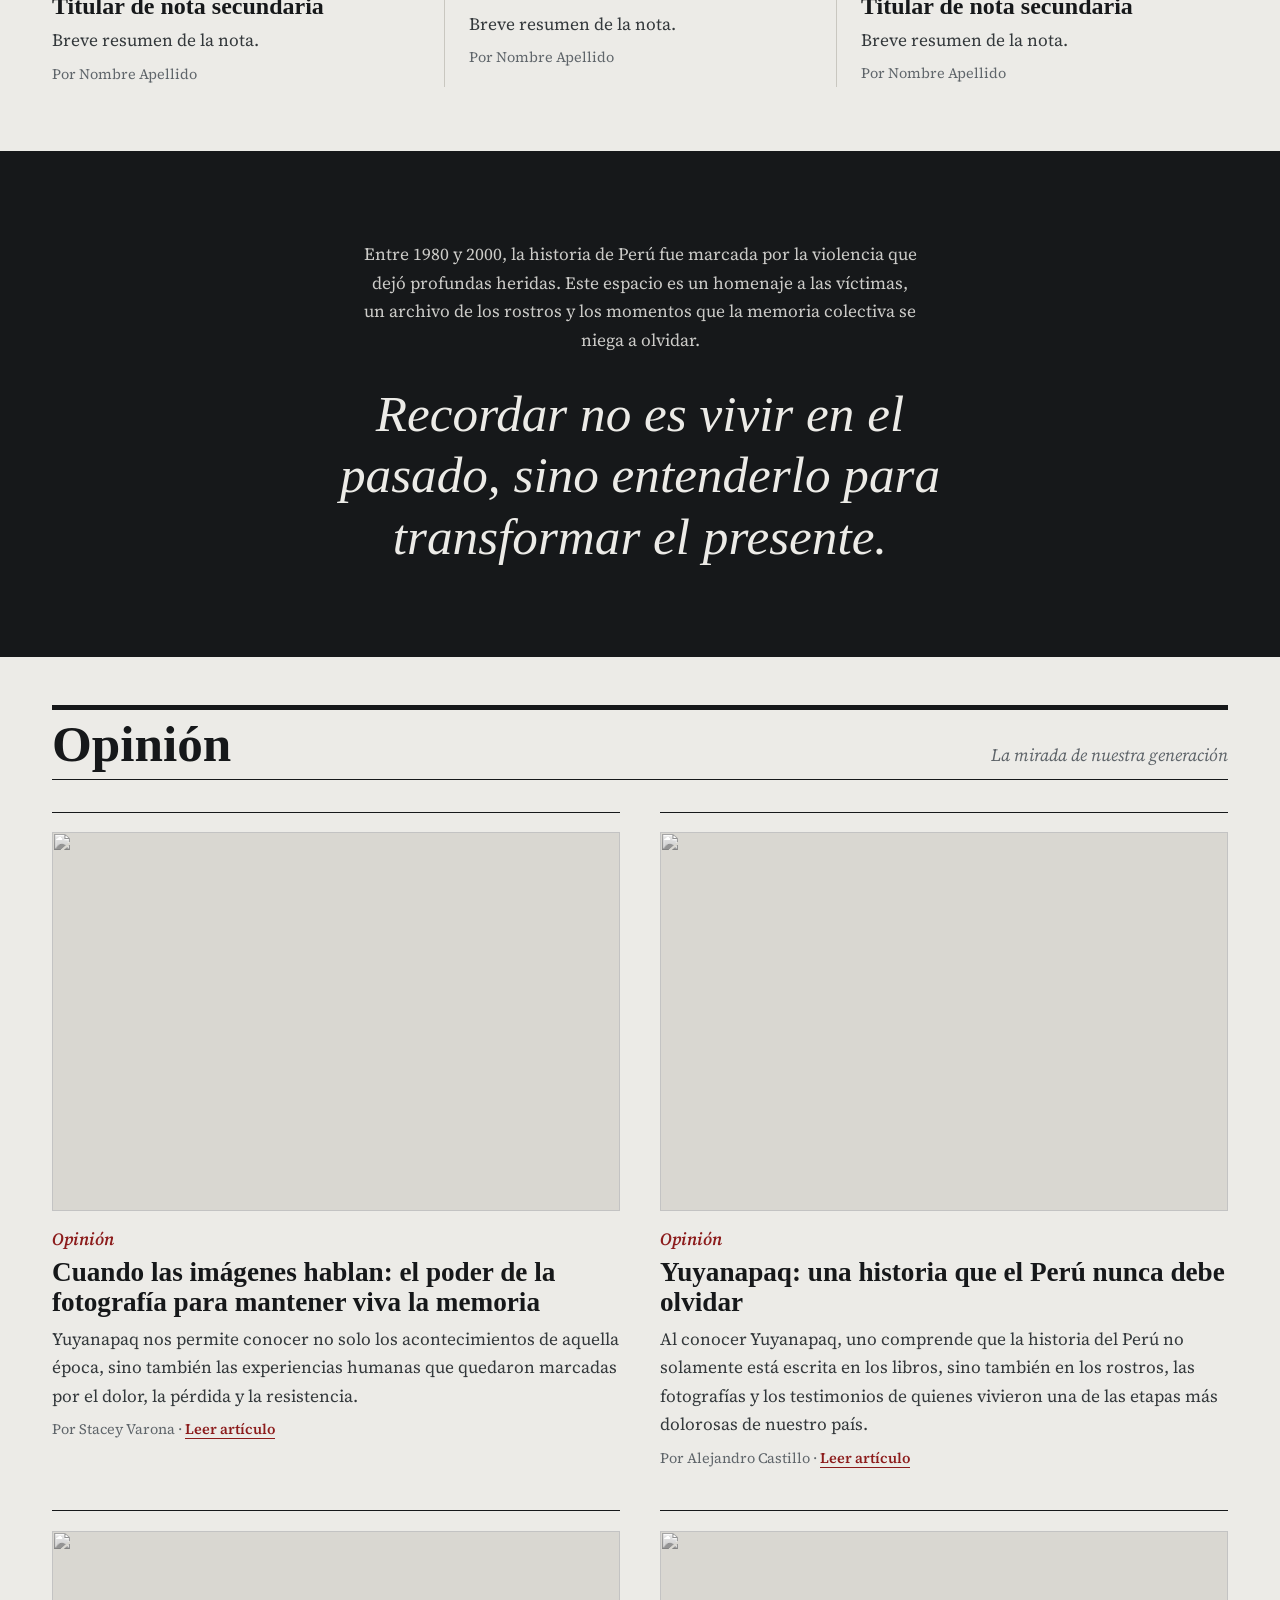
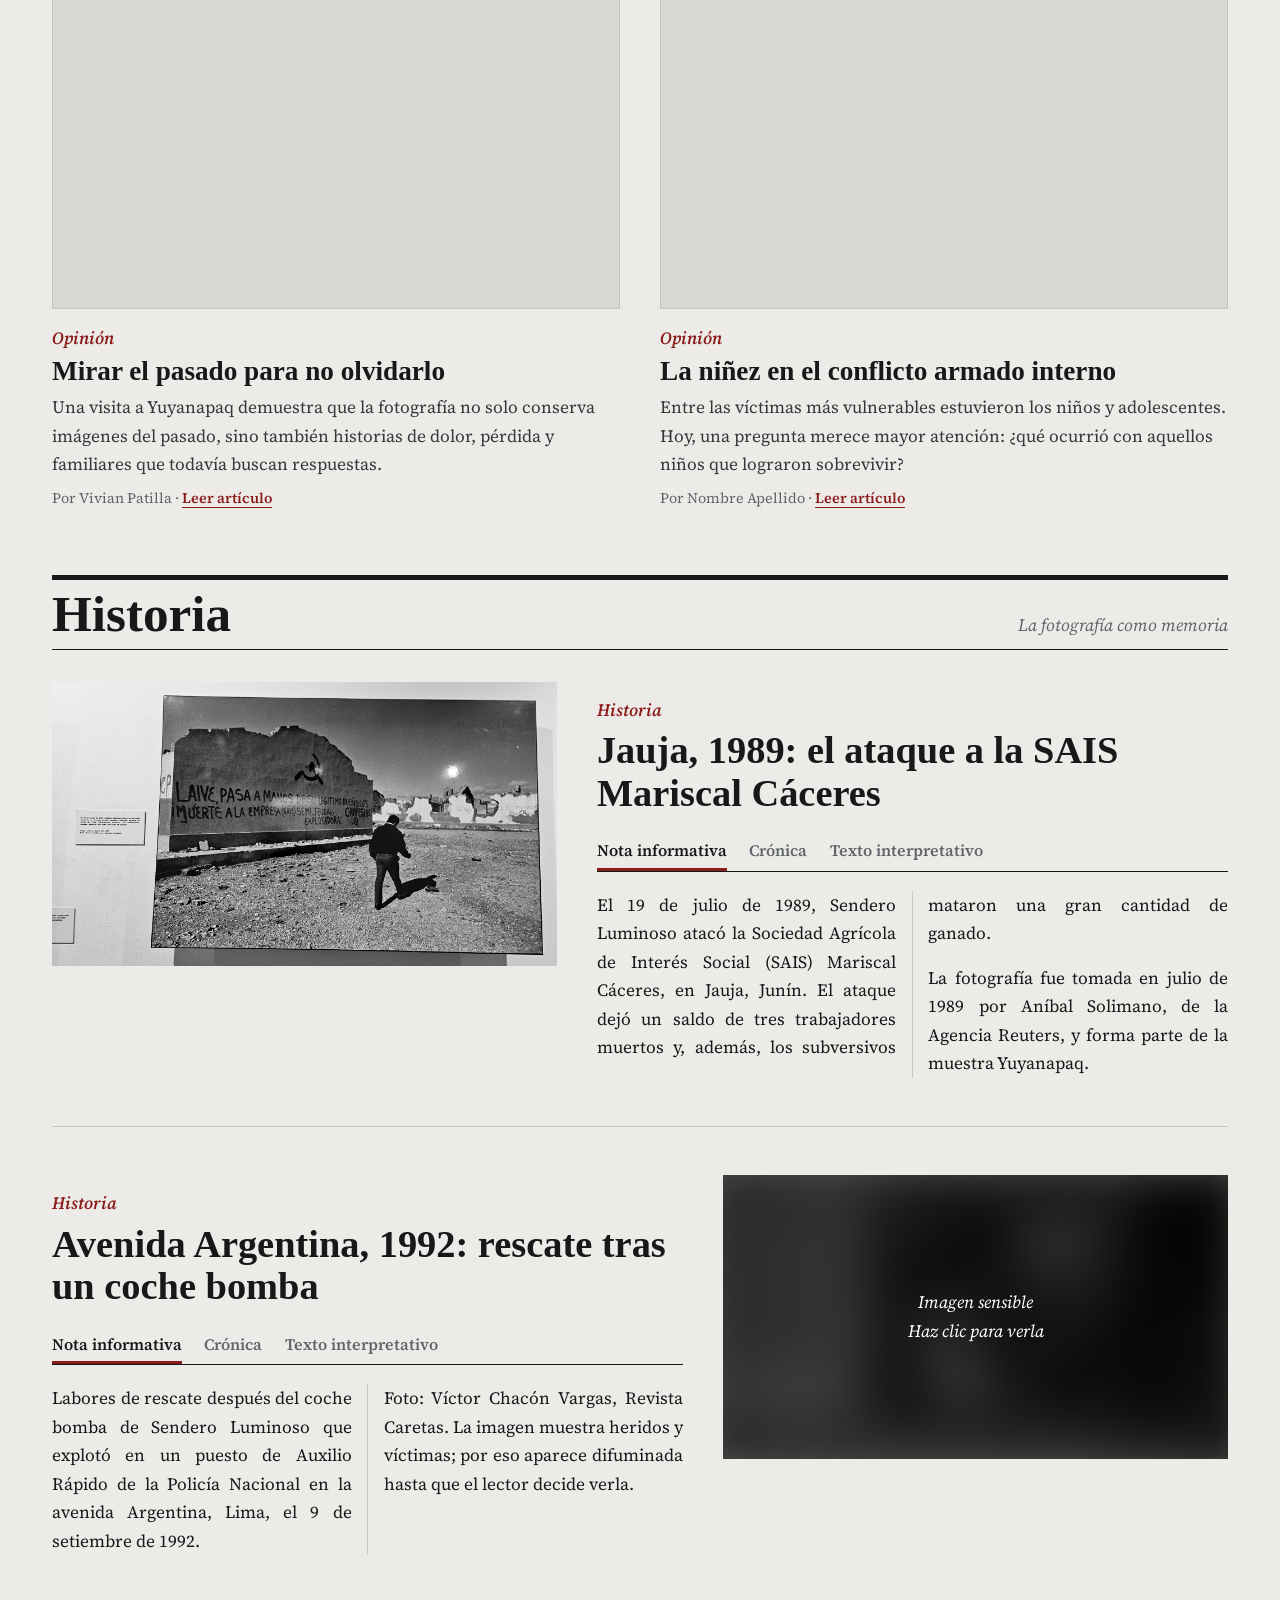
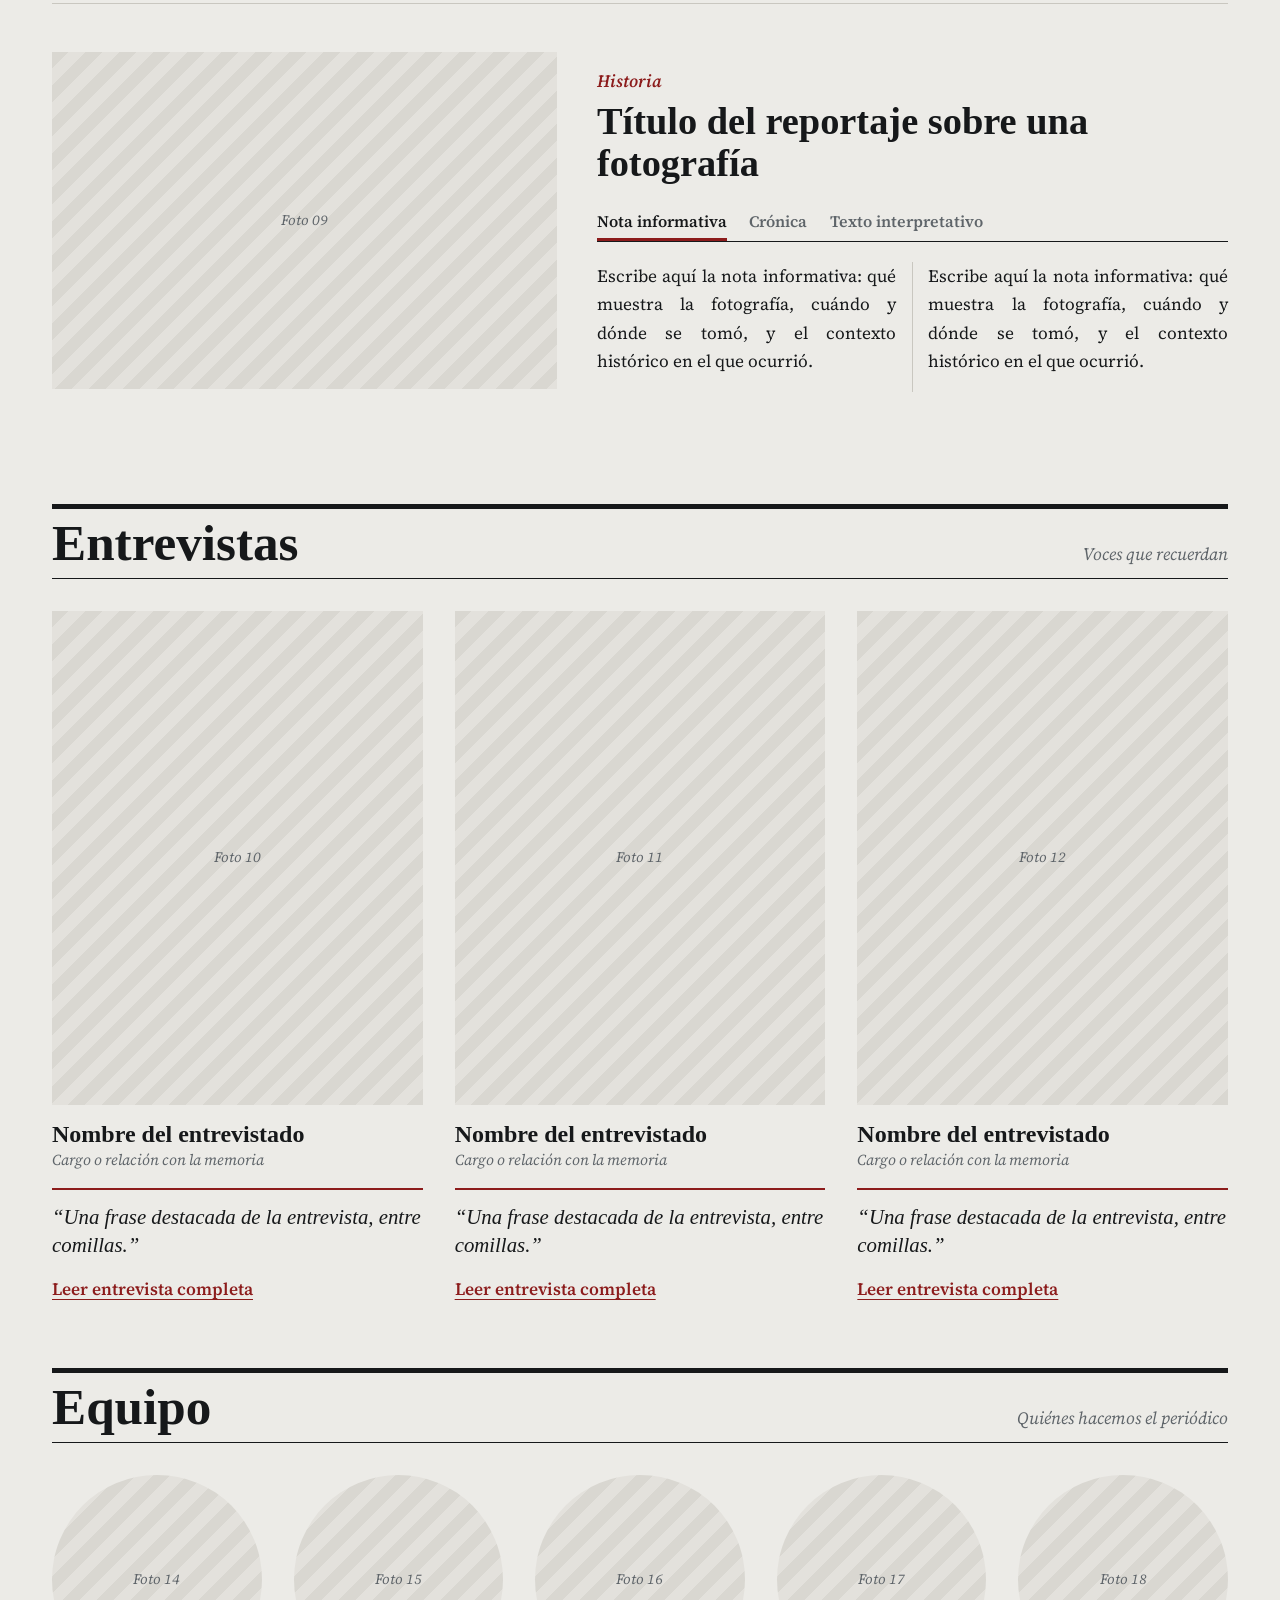
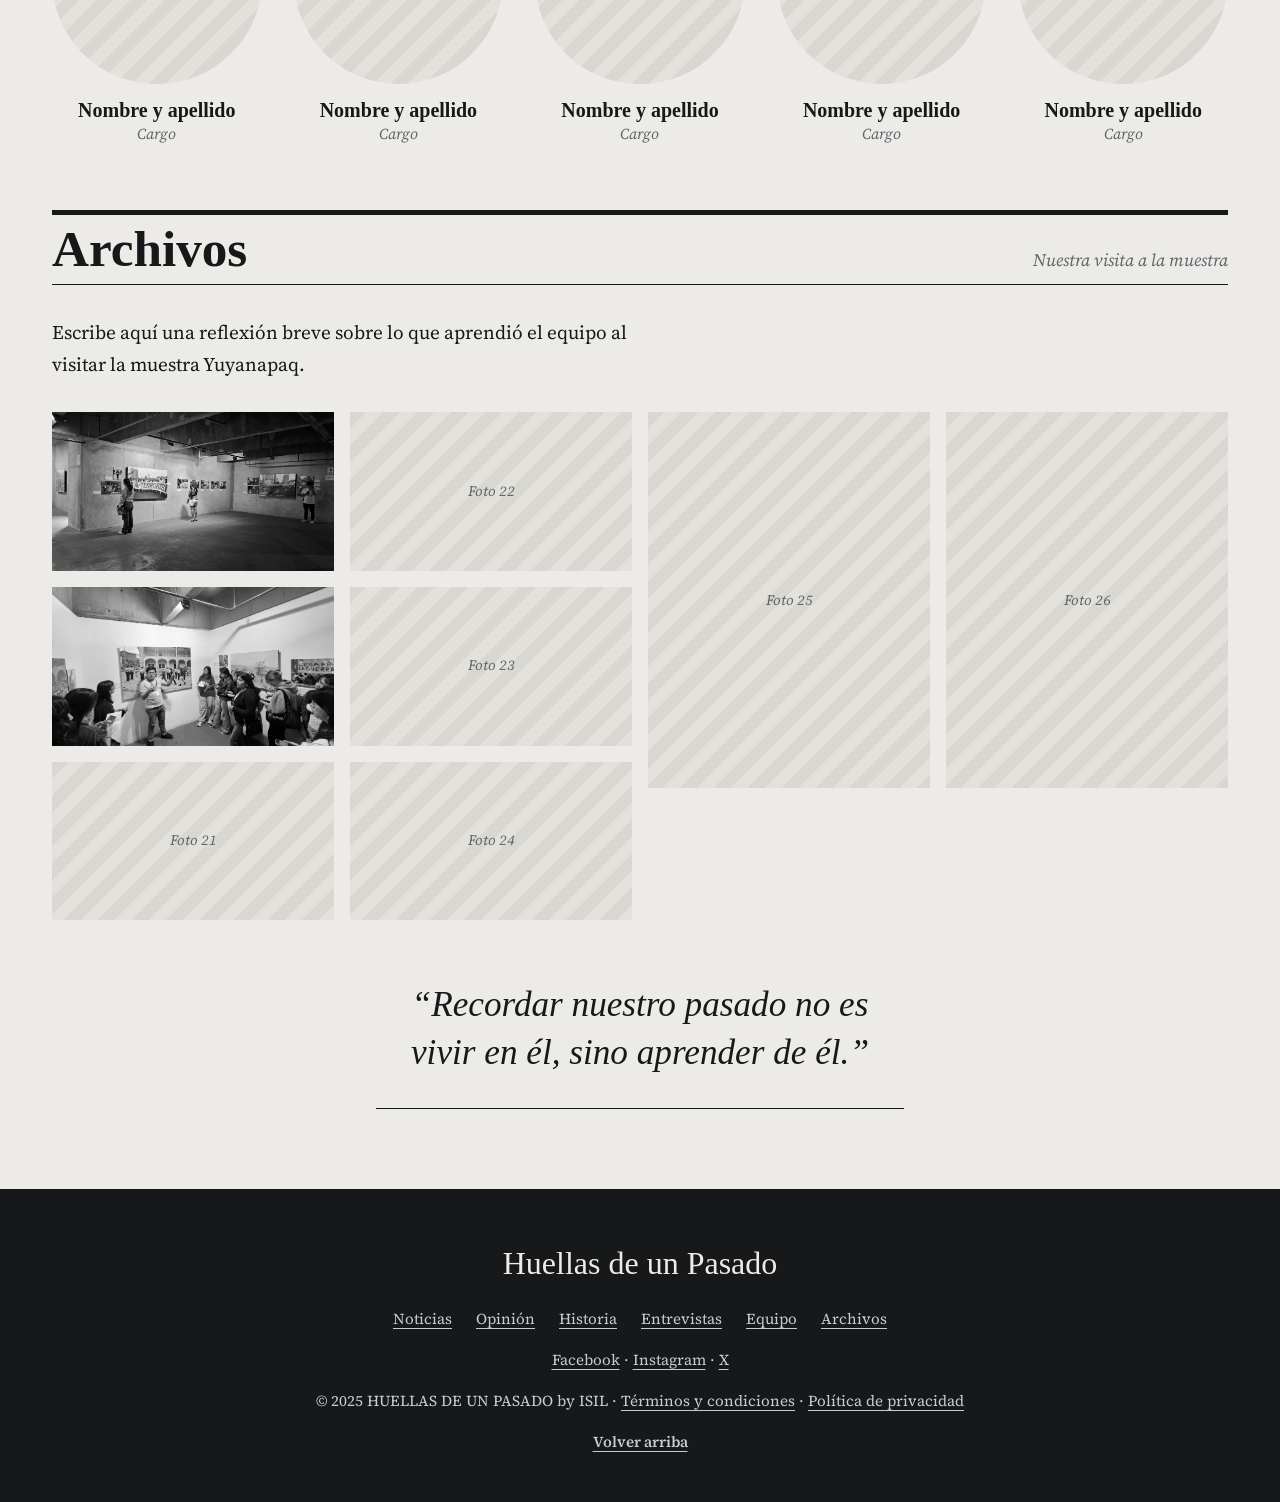
==== commit 1f22d28c: "Add files via upload" ====
--- a/index.html
+++ b/index.html
@@ -3,7 +3,7 @@
 <head>
 <meta charset="UTF-8">
 <meta name="viewport" content="width=device-width, initial-scale=1">
-<title>Huellas de un pasado · Periódico digital de memoria</title>
+<title>Huellas de un Pasado · Periódico digital de memoria</title>
 <meta name="description" content="Periódico digital inspirado en la muestra Yuyanapaq.">
 <link rel="preconnect" href="https://fonts.googleapis.com">
 <link rel="preconnect" href="https://fonts.gstatic.com" crossorigin>
@@ -13,7 +13,7 @@
 <body>
 <header class="cabecera" id="inicio">
   <div class="linea-sup"><span>Edición N.º 1</span><span id="fecha">Lima, Perú</span><span>Periódico digital</span></div>
-  <h1 class="titulo">Huellas de un pasado</h1>
+  <h1 class="titulo">Huellas de un Pasado</h1>
   <p class="lema">Inspirado en la muestra Yuyanapaq, «para recordar»</p>
   <nav class="nav" aria-label="Secciones">
     <a href="#noticias">Noticias</a><a href="#opinion">Opinión</a><a href="#historia">Historia</a><a href="#entrevistas">Entrevistas</a><a href="#equipo">Equipo</a><a href="#archivos">Archivos</a>
@@ -32,7 +32,7 @@
       <p class="firma">Por Nombre Apellido</p>
     </article>
     <div class="laterales">
-      <article class="nota"><p class="kicker">Opinión</p><h3><a href="#opinion">Cuando las imágenes hablan: el poder de la fotografía para mantener viva la memoria</a></h3><p class="bajada">Yuyanapaq nos permite conocer no solo los acontecimientos de aquella época, sino también las experiencias humanas que quedaron marcadas por el dolor, la pérdida y la resistencia.</p><p class="firma">Por Stacey Varona</p></article>
+      <article class="nota"><p class="kicker">Opinión</p><h3><a href="opinion-stacey.html">Cuando las imágenes hablan: el poder de la fotografía para mantener viva la memoria</a></h3><p class="bajada">Yuyanapaq nos permite conocer no solo los acontecimientos de aquella época, sino también las experiencias humanas que quedaron marcadas por el dolor, la pérdida y la resistencia.</p><p class="firma">Por Stacey Varona</p></article>
       <article class="nota"><figure class="foto h" data-n="03"><img src="img/foto-03.jpg" alt="Pie de foto. Autor/a, año. Lugar."><figcaption>Pie de foto. Autor/a, año. Lugar.</figcaption></figure><p class="kicker">Testimonio</p><h3>Tercer titular de la edición</h3><p class="bajada">Breve resumen de la nota.</p><p class="firma">Por Nombre Apellido</p></article>
     </div>
   </div>
@@ -50,32 +50,12 @@
 
 <section id="opinion" class="bloque">
   <div class="sec-tit"><h2>Opinión</h2><span>La mirada de nuestra generación</span></div>
-  <article class="articulo">
-    <header class="art-cab">
-      <p class="kicker">Opinión</p>
-      <h3>Cuando las imágenes hablan: el poder de la fotografía para mantener viva la memoria</h3>
-      <p class="art-firma"><span>Por Stacey Varona</span><span>Lunes 3 de noviembre de 2026</span></p>
-    </header>
-    <p class="lead">La fotografía tiene la capacidad de comunicar historias, despertar emociones y acercarnos a realidades que muchas veces desconocemos. Esto se evidencia en Yuyanapaq, una exposición fotográfica que recoge testimonios visuales del periodo de violencia que vivió el Perú entre 1980 y 2000. A través de sus imágenes, la exposición nos permite conocer no solo los acontecimientos de aquella época, sino también las experiencias humanas que quedaron marcadas por el dolor, la pérdida y la resistencia. De esta manera, cada fotografía se convierte en una forma de preservar la memoria y transmitirla a quienes no vivieron aquellos años.</p>
-    <figure class="foto h w" data-n="19"><img src="img/foto-19.jpg" alt="Sala de la muestra Yuyanapaq. Lima, 3 de noviembre de 2026."><figcaption>Sala de la muestra Yuyanapaq. Lima, 3 de noviembre de 2026.</figcaption></figure>
-    <div class="cuerpo">
-      <h4>El lenguaje visual detrás de cada fotografía</h4>
-      <p>Durante el recorrido por Yuyanapaq, resulta llamativa la manera en que las fotografías utilizan distintos recursos visuales para transmitir sus mensajes. Los encuadres cerrados, centrados en los rostros, las miradas y las manos de las personas, permiten apreciar sus expresiones y concentrar la atención en sus emociones. Por otro lado, los planos abiertos muestran escenarios de destrucción, abandono y desplazamiento, permitiendo comprender la magnitud de lo ocurrido.</p>
-      <p>Asimismo, la perspectiva influye en la conexión que se establece con las imágenes. Las fotografías tomadas de frente o a la altura de los ojos generan una sensación de cercanía con los protagonistas, como si el espectador estuviera compartiendo ese momento con ellos. A esto se suma el uso del blanco y negro en gran parte de la muestra, que resalta los contrastes, las expresiones y los detalles de cada escena, reforzando la intensidad visual de los acontecimientos representados.</p>
-      <blockquote>Estas imágenes transmiten angustia, tristeza, incertidumbre, pero también dignidad y resistencia.</blockquote>
-      <h4>Emociones que trascienden las palabras</h4>
-      <p>Una de las principales fortalezas de las fotografías de Yuyanapaq es su capacidad para transmitir emociones sin necesidad de explicaciones extensas. Una mirada de tristeza, un rostro cansado, el dolor de una familia o el caos de una escena pueden comunicar sentimientos difíciles de expresar únicamente con palabras.</p>
-      <p>Estas imágenes transmiten angustia, tristeza, incertidumbre, pero también dignidad y resistencia. Su fuerza está en permitir que el espectador interprete lo que observa y establezca una conexión emocional con las personas retratadas. Así, la fotografía deja de ser únicamente un registro de un acontecimiento y se convierte en un medio que acerca al público a las experiencias humanas que forman parte de nuestra historia.</p>
-      <h4>La importancia de Yuyanapaq para las nuevas generaciones</h4>
-      <p>Para nosotros, las nuevas generaciones que no vivimos esa etapa de cerca, ver esta exposición fotográfica es clave. Nos permite entender de una manera más humana y visual lo que pasó en el Perú, recordándonos que la memoria histórica no es solo un tema de libros, sino algo que debemos tener presente para cuidar nuestros derechos y evitar que se repita.</p>
-    </div>
-    <p class="fin">◆</p>
-  </article>
+  <div class="op-grid"><article class="nota op"><a class="tarjeta-img" href="opinion-stacey.html" tabindex="-1" aria-hidden="true"><img src="img/foto-26.jpg" alt=""></a><p class="kicker">Opinión</p><h3><a href="opinion-stacey.html">Cuando las imágenes hablan: el poder de la fotografía para mantener viva la memoria</a></h3><p class="bajada">Yuyanapaq nos permite conocer no solo los acontecimientos de aquella época, sino también las experiencias humanas que quedaron marcadas por el dolor, la pérdida y la resistencia.</p><p class="firma">Por Stacey Varona · <a class="leer" href="opinion-stacey.html">Leer artículo</a></p></article><article class="nota op"><a class="tarjeta-img" href="opinion-alejandro.html" tabindex="-1" aria-hidden="true"><img src="img/foto-24.jpg" alt=""></a><p class="kicker">Opinión</p><h3><a href="opinion-alejandro.html">Yuyanapaq: una historia que el Perú nunca debe olvidar</a></h3><p class="bajada">Al conocer Yuyanapaq, uno comprende que la historia del Perú no solamente está escrita en los libros, sino también en los rostros, las fotografías y los testimonios de quienes vivieron una de las etapas más dolorosas de nuestro país.</p><p class="firma">Por Alejandro Castillo · <a class="leer" href="opinion-alejandro.html">Leer artículo</a></p></article><article class="nota op"><a class="tarjeta-img" href="opinion-vivian.html" tabindex="-1" aria-hidden="true"><img src="img/foto-21.jpg" alt=""></a><p class="kicker">Opinión</p><h3><a href="opinion-vivian.html">Mirar el pasado para no olvidarlo</a></h3><p class="bajada">Una visita a Yuyanapaq demuestra que la fotografía no solo conserva imágenes del pasado, sino también historias de dolor, pérdida y familiares que todavía buscan respuestas.</p><p class="firma">Por Vivian Patilla · <a class="leer" href="opinion-vivian.html">Leer artículo</a></p></article><article class="nota op"><a class="tarjeta-img" href="opinion-ninez.html" tabindex="-1" aria-hidden="true"><img src="img/serie-09.jpg" alt=""></a><p class="kicker">Opinión</p><h3><a href="opinion-ninez.html">La niñez en el conflicto armado interno</a></h3><p class="bajada">Entre las víctimas más vulnerables estuvieron los niños y adolescentes. Hoy, una pregunta merece mayor atención: ¿qué ocurrió con aquellos niños que lograron sobrevivir?</p><p class="firma">Por Nombre Apellido · <a class="leer" href="opinion-ninez.html">Leer artículo</a></p></article></div>
 </section>
 
 <section id="historia" class="bloque">
   <div class="sec-tit"><h2>Historia</h2><span>La fotografía como memoria</span></div>
-  <article class="historia"><figure class="foto h w" data-n="07"><img src="img/foto-07.jpg" alt="Pintas senderistas tras el ataque a la SAIS Mariscal Cáceres. Jauja, Junín, julio de 1989. Foto: Aníbal Solimano, Agencia Reuters."><figcaption>Pintas senderistas tras el ataque a la SAIS Mariscal Cáceres. Jauja, Junín, julio de 1989. Foto: Aníbal Solimano, Agencia Reuters.</figcaption></figure><div class="hist-txt"><p class="kicker">Historia</p><h3>Jauja, 1989: el ataque a la SAIS Mariscal Cáceres</h3><div class="tabs"><div class="tab-lista" role="tablist"><button role="tab" aria-selected="true">Nota informativa</button><button role="tab" aria-selected="false">Crónica</button><button role="tab" aria-selected="false">Texto interpretativo</button></div><div class="panel"><p>El 19 de julio de 1989, Sendero Luminoso atacó la Sociedad Agrícola de Interés Social (SAIS) Mariscal Cáceres, en Jauja, Junín. El ataque dejó un saldo de tres trabajadores muertos y, además, los subversivos mataron una gran cantidad de ganado.</p><p>La fotografía fue tomada en julio de 1989 por Aníbal Solimano, de la Agencia Reuters, y forma parte de la muestra Yuyanapaq.</p></div><div class="panel" hidden><p></p><p>Un hombre camina solo sobre un terreno cubierto de escombros. Frente a él se levanta un muro roto, cubierto de consignas pintadas contra la empresa agrícola. Más atrás, los restos de otras paredes dibujan un paisaje devastado bajo un sol blanco.</p></div><div class="panel" hidden><p></p><p>El muro ocupa casi todo el encuadre y las pintas con el símbolo de la hoz y el martillo se leen como un mensaje dirigido al espectador. El hombre, pequeño y de espaldas, da escala a la destrucción. El tono sepia y el sol sobre el horizonte refuerzan la sensación de abandono.</p></div></div></div></article>
+  <article class="historia"><figure class="foto h w" data-n="07"><img src="img/foto-07.jpg" alt="Pintas senderistas tras el ataque a la SAIS Mariscal Cáceres. Jauja, Junín, julio de 1989. Foto: Aníbal Solimano, Agencia Reuters."><figcaption>Pintas senderistas tras el ataque a la SAIS Mariscal Cáceres. Jauja, Junín, julio de 1989. Foto: Aníbal Solimano, Agencia Reuters.</figcaption></figure><div class="hist-txt"><p class="kicker">Historia</p><h3>Jauja, 1989: el ataque a la SAIS Mariscal Cáceres</h3><div class="tabs"><div class="tab-lista" role="tablist"><button role="tab" aria-selected="true">Nota informativa</button><button role="tab" aria-selected="false">Crónica</button><button role="tab" aria-selected="false">Texto interpretativo</button></div><div class="panel"><p>El 19 de julio de 1989, Sendero Luminoso atacó la Sociedad Agrícola de Interés Social (SAIS) Mariscal Cáceres, en Jauja, Junín. El ataque dejó un saldo de tres trabajadores muertos y, además, los subversivos mataron una gran cantidad de ganado.</p><p>La fotografía fue tomada en julio de 1989 por Aníbal Solimano, de la Agencia Reuters, y forma parte de la muestra Yuyanapaq.</p></div><div class="panel" hidden><p><em>Borrador: reescríbelo con la voz de tu equipo.</em></p><p>Un hombre camina solo sobre un terreno cubierto de escombros. Frente a él se levanta un muro roto, cubierto de consignas pintadas contra la empresa agrícola. Más atrás, los restos de otras paredes dibujan un paisaje devastado bajo un sol blanco.</p></div><div class="panel" hidden><p><em>Borrador: reescríbelo con la voz de tu equipo.</em></p><p>El muro ocupa casi todo el encuadre y las pintas con el símbolo de la hoz y el martillo se leen como un mensaje dirigido al espectador. El hombre, pequeño y de espaldas, da escala a la destrucción. El tono sepia y el sol sobre el horizonte refuerzan la sensación de abandono.</p></div></div></div></article>
   <article class="historia inversa"><figure class="foto h w sensible" data-n="08"><img src="img/foto-08.jpg" alt="Rescate tras el coche bomba en la avenida Argentina, Lima, 9 de setiembre de 1992. Foto: Víctor Chacón Vargas, Revista Caretas."><figcaption>Rescate tras el coche bomba en la avenida Argentina, Lima, 9 de setiembre de 1992. Foto: Víctor Chacón Vargas, Revista Caretas.</figcaption></figure><div class="hist-txt"><p class="kicker">Historia</p><h3>Avenida Argentina, 1992: rescate tras un coche bomba</h3><div class="tabs"><div class="tab-lista" role="tablist"><button role="tab" aria-selected="true">Nota informativa</button><button role="tab" aria-selected="false">Crónica</button><button role="tab" aria-selected="false">Texto interpretativo</button></div><div class="panel"><p>Labores de rescate después del coche bomba de Sendero Luminoso que explotó en un puesto de Auxilio Rápido de la Policía Nacional en la avenida Argentina, Lima, el 9 de setiembre de 1992.</p><p>Foto: Víctor Chacón Vargas, Revista Caretas. La imagen muestra heridos y víctimas; por eso aparece difuminada hasta que el lector decide verla.</p></div><div class="panel" hidden><p>Escribe aquí la crónica de esta fotografía.</p></div><div class="panel" hidden><p>Escribe aquí el análisis de la imagen: plano, luz, composición y emociones.</p></div></div></div></article>
   <article class="historia"><figure class="foto h" data-n="09"><img src="img/foto-09.jpg" alt="Pie de foto. Autor/a, año. Lugar."><figcaption>Pie de foto. Autor/a, año. Lugar.</figcaption></figure><div class="hist-txt"><p class="kicker">Historia</p><h3>Título del reportaje sobre una fotografía</h3><div class="tabs"><div class="tab-lista" role="tablist"><button role="tab" aria-selected="true">Nota informativa</button><button role="tab" aria-selected="false">Crónica</button><button role="tab" aria-selected="false">Texto interpretativo</button></div><div class="panel"><p>Escribe aquí la nota informativa: qué muestra la fotografía, cuándo y dónde se tomó, y el contexto histórico en el que ocurrió.</p><p>Escribe aquí la nota informativa: qué muestra la fotografía, cuándo y dónde se tomó, y el contexto histórico en el que ocurrió.</p></div><div class="panel" hidden><p>Escribe aquí la crónica periodística: narra la escena con detalle, desde la mirada de quien observa la imagen.</p><p>Escribe aquí la crónica periodística: narra la escena con detalle, desde la mirada de quien observa la imagen.</p></div><div class="panel" hidden><p>Escribe aquí el análisis de la imagen: plano, encuadre, luz, color o blanco y negro, y qué emociones transmite.</p><p>Escribe aquí el análisis de la imagen: plano, encuadre, luz, color o blanco y negro, y qué emociones transmite.</p></div></div></div></article>
 </section>
@@ -88,7 +68,6 @@
 <section id="equipo" class="bloque">
   <div class="sec-tit"><h2>Equipo</h2><span>Quiénes hacemos el periódico</span></div>
   <div class="equipo">
-    <article class="persona"><figure class="foto c" data-n="13"><img src="img/foto-13.jpg" alt="Nombre y apellido"><figcaption>Nombre y apellido</figcaption></figure><h3>Nombre y apellido</h3><p class="cargo">Directora</p></article>
     <article class="persona"><figure class="foto c" data-n="14"><img src="img/foto-14.jpg" alt="Nombre y apellido"><figcaption>Nombre y apellido</figcaption></figure><h3>Nombre y apellido</h3><p class="cargo">Cargo</p></article><article class="persona"><figure class="foto c" data-n="15"><img src="img/foto-15.jpg" alt="Nombre y apellido"><figcaption>Nombre y apellido</figcaption></figure><h3>Nombre y apellido</h3><p class="cargo">Cargo</p></article><article class="persona"><figure class="foto c" data-n="16"><img src="img/foto-16.jpg" alt="Nombre y apellido"><figcaption>Nombre y apellido</figcaption></figure><h3>Nombre y apellido</h3><p class="cargo">Cargo</p></article><article class="persona"><figure class="foto c" data-n="17"><img src="img/foto-17.jpg" alt="Nombre y apellido"><figcaption>Nombre y apellido</figcaption></figure><h3>Nombre y apellido</h3><p class="cargo">Cargo</p></article><article class="persona"><figure class="foto c" data-n="18"><img src="img/foto-18.jpg" alt="Nombre y apellido"><figcaption>Nombre y apellido</figcaption></figure><h3>Nombre y apellido</h3><p class="cargo">Cargo</p></article>
   </div>
 </section>
@@ -96,16 +75,16 @@
 <section id="archivos" class="bloque">
   <div class="sec-tit"><h2>Archivos</h2><span>Nuestra visita a la muestra</span></div>
   <p class="intro-arch">Escribe aquí una reflexión breve sobre lo que aprendió el equipo al visitar la muestra Yuyanapaq.</p>
-  <div class="archivo"><figure class="foto h w" data-n="19"><img src="img/foto-19.jpg" alt="Sala de la muestra Yuyanapaq. Lima, 3 de noviembre de 2026."><figcaption>Sala de la muestra Yuyanapaq. Lima, 3 de noviembre de 2026.</figcaption></figure><figure class="foto h w" data-n="20"><img src="img/foto-20.jpg" alt="El equipo escucha la explicación del guía frente a las fotografías. Lima, 3 de noviembre de 2026."><figcaption>El equipo escucha la explicación del guía frente a las fotografías. Lima, 3 de noviembre de 2026.</figcaption></figure><figure class="foto h" data-n="21"><img src="img/foto-21.jpg" alt="Pie de foto. Autor/a, año. Lugar."><figcaption>Pie de foto. Autor/a, año. Lugar.</figcaption></figure><figure class="foto h" data-n="22"><img src="img/foto-22.jpg" alt="Pie de foto. Autor/a, año. Lugar."><figcaption>Pie de foto. Autor/a, año. Lugar.</figcaption></figure><figure class="foto v" data-n="23"><img src="img/foto-23.jpg" alt="Pie de foto. Autor/a, año. Lugar."><figcaption>Pie de foto. Autor/a, año. Lugar.</figcaption></figure><figure class="foto h" data-n="24"><img src="img/foto-24.jpg" alt="Pie de foto. Autor/a, año. Lugar."><figcaption>Pie de foto. Autor/a, año. Lugar.</figcaption></figure><figure class="foto v" data-n="25"><img src="img/foto-25.jpg" alt="Pie de foto. Autor/a, año. Lugar."><figcaption>Pie de foto. Autor/a, año. Lugar.</figcaption></figure><figure class="foto h" data-n="26"><img src="img/foto-26.jpg" alt="Pie de foto. Autor/a, año. Lugar."><figcaption>Pie de foto. Autor/a, año. Lugar.</figcaption></figure></div>
+  <div class="archivo"><figure class="foto h w" data-n="19"><img src="img/foto-19.jpg" alt="Sala de la muestra Yuyanapaq. Lima, 3 de noviembre de 2026."><figcaption>Sala de la muestra Yuyanapaq. Lima, 3 de noviembre de 2026.</figcaption></figure><figure class="foto h w" data-n="20"><img src="img/foto-20.jpg" alt="Alumnos en la sala 03 - “El inicio de la violencia” junto al guía encargado del recorrido. Lima, martes 3 de noviembre de 2026."><figcaption>Alumnos en la sala 03 - “El inicio de la violencia” junto al guía encargado del recorrido. Lima, martes 3 de noviembre de 2026.</figcaption></figure><figure class="foto h w" data-n="21"><img src="img/foto-21.jpg" alt="Sala de testimonios, con audios de las Audiencias Públicas de la Comisión de la Verdad y Reconciliación (2002)."><figcaption>Sala de testimonios, con audios de las Audiencias Públicas de la Comisión de la Verdad y Reconciliación (2002).</figcaption></figure><figure class="foto h w" data-n="22"><img src="img/foto-22.jpg" alt="Sala de la muestra: paredes de cemento e iluminación dirigida hacia las fotografías."><figcaption>Sala de la muestra: paredes de cemento e iluminación dirigida hacia las fotografías.</figcaption></figure><figure class="foto h w" data-n="23"><img src="img/foto-23.jpg" alt="Una de las primeras pintas senderistas aparecidas en Huamanga. Huamanga, Ayacucho, circa 1981. Foto: Óscar Medrano. Revista Caretas."><figcaption>Una de las primeras pintas senderistas aparecidas en Huamanga. Huamanga, Ayacucho, circa 1981. Foto: Óscar Medrano. Revista Caretas.</figcaption></figure><figure class="foto h w" data-n="24"><img src="img/foto-24.jpg" alt="Familiares rezan por las víctimas de las fosas de Pucayacu. Huancavelica, 30 de agosto de 1984. Foto: Oswaldo Sánchez. Diario La República."><figcaption>Familiares rezan por las víctimas de las fosas de Pucayacu. Huancavelica, 30 de agosto de 1984. Foto: Oswaldo Sánchez. Diario La República.</figcaption></figure><figure class="foto v" data-n="25"><img src="img/foto-25.jpg" alt="La calle Tarata al día siguiente del atentado senderista. Miraflores, Lima, 17 de julio de 1992. Foto: Carlos Domínguez."><figcaption>La calle Tarata al día siguiente del atentado senderista. Miraflores, Lima, 17 de julio de 1992. Foto: Carlos Domínguez.</figcaption></figure><figure class="foto v" data-n="26"><img src="img/foto-26.jpg" alt="Angélica Mendoza de Ascarza muestra una nota enviada por su hijo. Ayacucho, junio de 1984. Foto: Rubén Bracamonte. Diario La República."><figcaption>Angélica Mendoza de Ascarza muestra una nota enviada por su hijo. Ayacucho, junio de 1984. Foto: Rubén Bracamonte. Diario La República.</figcaption></figure></div>
   <blockquote class="cierre">“Recordar nuestro pasado no es vivir en él, sino aprender de él.”</blockquote>
 </section>
 </main>
 
 <footer class="pie">
-  <p class="pie-titulo">Huellas de un pasado</p>
+  <p class="pie-titulo">Huellas de un Pasado</p>
   <nav><a href="#noticias">Noticias</a><a href="#opinion">Opinión</a><a href="#historia">Historia</a><a href="#entrevistas">Entrevistas</a><a href="#equipo">Equipo</a><a href="#archivos">Archivos</a></nav>
   <p><a href="https://www.facebook.com/PeruPaisDigital/">Facebook</a> · <a href="https://www.instagram.com/lum_oficial">Instagram</a> · <a href="https://x.com/PeruPaisDigital">X</a></p>
-  <p class="legal">© 2025 Huellas de un pasado by ISIL · <a href="#">Términos y condiciones</a> · <a href="#">Política de privacidad</a></p>
+  <p class="legal">© 2025 HUELLAS DE UN PASADO by ISIL · <a href="#">Términos y condiciones</a> · <a href="#">Política de privacidad</a></p>
   <a class="subir" href="#inicio">Volver arriba</a>
 </footer>
 <div class="visor" hidden><button aria-label="Cerrar">×</button><img alt=""><p></p></div>
--- a/styles.css
+++ b/styles.css
@@ -136,3 +136,47 @@
 .cuerpo blockquote{column-span:all;text-align:center;font-size:clamp(1.5rem,3vw,2.1rem);max-width:30ch;margin:1.8rem auto;padding:1rem 0;border-top:2px solid var(--rojo);border-bottom:1px solid var(--tinta)}
 .fin{text-align:center;color:var(--rojo);margin-top:1.5rem}
 .nota h3 a{text-decoration:none}.nota h3 a:hover{color:var(--rojo)}
+
+/* Portada de Opinión */
+.op-grid{display:grid;grid-template-columns:repeat(2,1fr);gap:2.5rem 2.5rem}
+.nota.op{border-top:1px solid var(--tinta);padding-top:1.2rem}
+.tarjeta-img{display:block;aspect-ratio:3/2;overflow:hidden;background:#d9d7d1}
+.tarjeta-img img{width:100%;height:100%;object-fit:cover;object-position:center 25%;filter:grayscale(1) contrast(1.05);transition:filter .5s,transform .6s}
+.tarjeta-img:hover img{filter:none;transform:scale(1.03)}
+.nota.op h3{font-size:1.7rem}
+.nota h3 a{text-decoration:none}.nota h3 a:hover{color:var(--rojo)}
+.leer{font-weight:600;color:var(--rojo)}
+
+/* Subpáginas de artículos */
+.cabecera.compacta .titulo{font-size:clamp(2rem,6vw,4rem);padding-top:.8rem}
+.titulo a{text-decoration:none}
+.cabecera.compacta .lema{display:none}
+.subtitulo{font-style:italic;font-size:1.25rem;color:var(--gris);max-width:55ch;margin:0 auto 1.2rem}
+.volver{text-align:center;margin-top:2.5rem;font-weight:600}
+.cierre-art{max-width:34ch;margin:2.5rem auto;text-align:center;font-size:clamp(1.4rem,3vw,2rem);border-top:2px solid var(--rojo);border-bottom:1px solid var(--tinta);padding:1.2rem 0}
+
+/* Figuras de artículo */
+.fig{margin:1.8rem auto;max-width:860px;column-span:all;break-inside:avoid;cursor:zoom-in}
+.fig.v{max-width:360px}
+.fig .marco{position:relative;overflow:hidden;background:#d9d7d1}
+.fig img{width:100%;height:auto;display:block;filter:grayscale(1) contrast(1.05);transition:filter .5s,transform .6s}
+.fig:hover img{filter:none}
+.fig figcaption{font-size:.85rem;font-style:italic;color:var(--gris);line-height:1.4;margin-top:.5rem;text-align:left;hyphens:none}
+.fig.sensible{cursor:pointer}
+.fig.sensible img,.fig.sensible:hover img{filter:grayscale(1) blur(22px);transform:scale(1.1)}
+.fig.sensible .marco::after{content:"Imagen sensible\A Haz clic para verla";white-space:pre;position:absolute;inset:0;display:flex;align-items:center;justify-content:center;text-align:center;color:#fff;font-style:italic;background:rgba(0,0,0,.5)}
+.par{column-span:all;display:grid;grid-template-columns:1fr 1fr;gap:1.5rem;margin:1.8rem 0}
+.par .fig{margin:0;max-width:none}
+.cuerpo .fig{margin-top:1.5rem}
+
+/* Serie fotográfica y fichas */
+.serie-tit{margin-top:3.5rem}
+.serie{display:grid;grid-template-columns:repeat(auto-fill,minmax(300px,1fr));gap:2.5rem 2rem;align-items:start}
+.item-serie .fig{margin:0 0 .6rem;max-width:none}
+.item-serie details{border-top:1px solid var(--tinta);font-size:.9rem}
+.item-serie summary{cursor:pointer;font-weight:600;padding:.5rem 0;color:var(--rojo)}
+.item-serie table{border-collapse:collapse;width:100%;margin-bottom:.5rem}
+.item-serie th,.item-serie td{text-align:left;vertical-align:top;padding:.35rem .5rem .35rem 0;border-bottom:1px solid var(--regla);line-height:1.4}
+.item-serie th{width:34%;font-weight:600}
+
+@media (max-width:860px){.op-grid{grid-template-columns:1fr}.par{grid-template-columns:1fr}}
